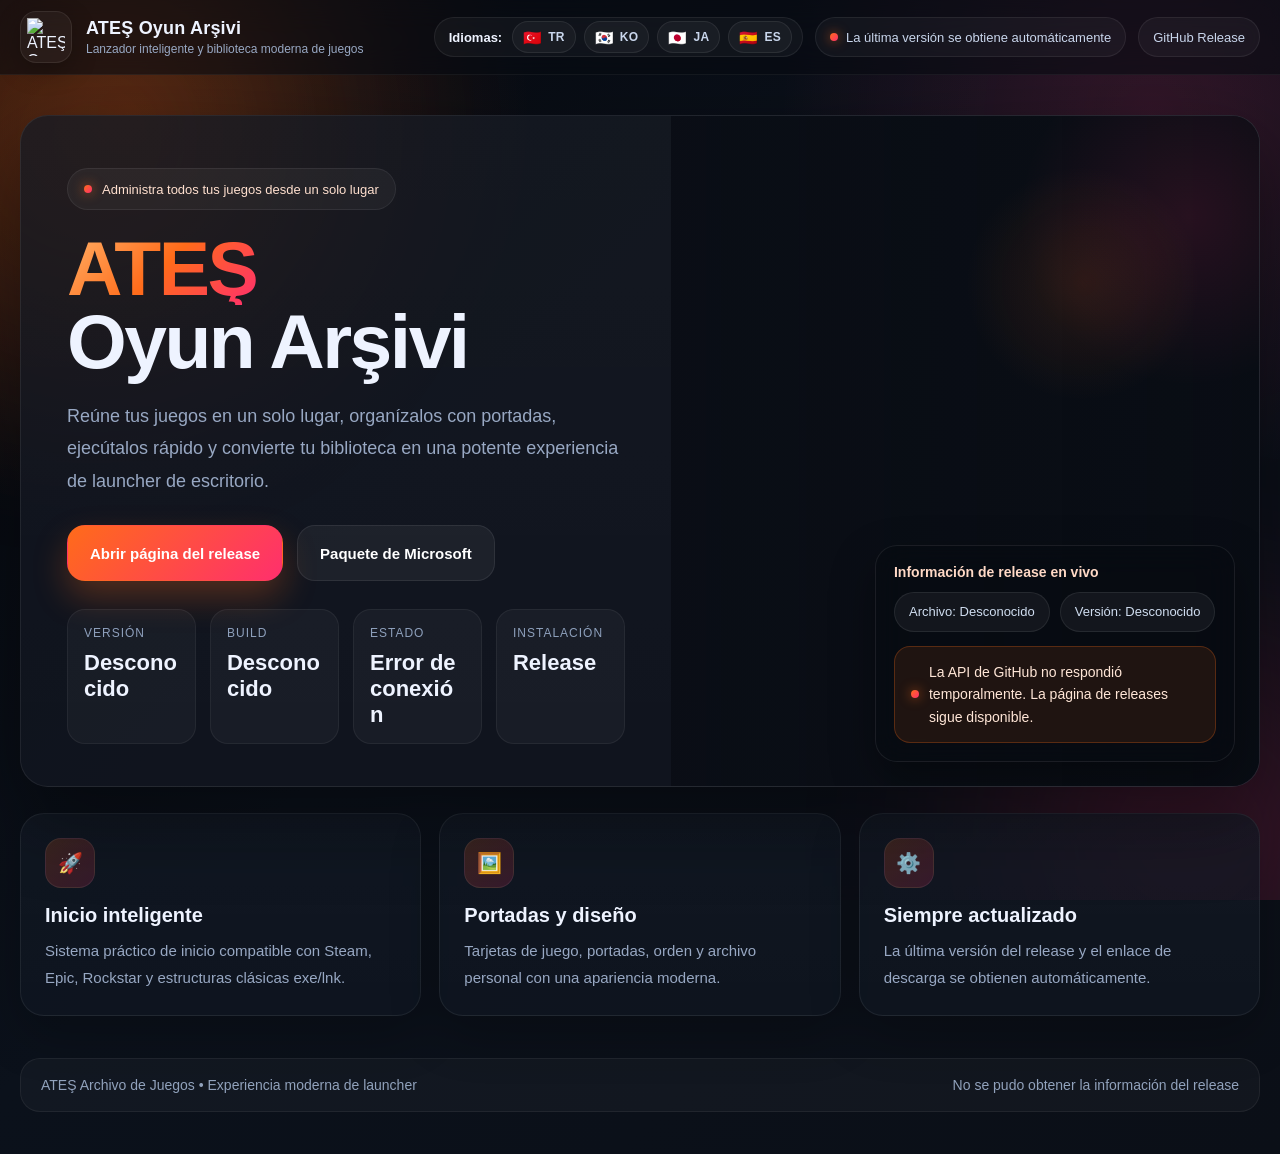
==== es/index.html @ 3a9e99a6 "Update index.html" ====
<!DOCTYPE html>
<html lang="es">
<head>
  <meta charset="UTF-8" />
<meta name="viewport" content="width=device-width, initial-scale=1.0" />
<meta name="theme-color" content="#ff6b1a">

<title>Descargar launcher de juegos gratis – ATEŞ Archivo de Juegos | Steam, Epic y Rockstar en uno</title>

<meta name="description" content="Reúne Steam, Epic, Rockstar y todos tus juegos en un solo lugar con ATEŞ Archivo de Juegos. Descarga el launcher gratis y ábrelo rápido.">
<meta name="keywords" content="ATEŞ Oyun Arşivi, game launcher, free game launcher, Steam, Epic, Rockstar">
<meta name="author" content="ATEŞ Oyun Arşivi">
<meta name="robots" content="index, follow, max-image-preview:large">

<link rel="canonical" href="https://dates1905.github.io/atesoyunarsivi/es/">
<link rel="alternate" hreflang="tr" href="https://dates1905.github.io/atesoyunarsivi/">
<link rel="alternate" hreflang="ko" href="https://dates1905.github.io/atesoyunarsivi/ko/">
<link rel="alternate" hreflang="ja" href="https://dates1905.github.io/atesoyunarsivi/ja/">
<link rel="alternate" hreflang="es" href="https://dates1905.github.io/atesoyunarsivi/es/">
<link rel="alternate" hreflang="x-default" href="https://dates1905.github.io/atesoyunarsivi/">

<!-- Favicon -->
<link rel="icon" href="https://dates1905.github.io/atesoyunarsivi/favicon.ico" sizes="any">
<link rel="icon" type="image/png" sizes="48x48" href="https://dates1905.github.io/atesoyunarsivi/favicon-48x48.png">
<link rel="apple-touch-icon" href="https://dates1905.github.io/atesoyunarsivi/apple-touch-icon.png">

<!-- Open Graph -->
<meta property="og:locale" content="es_ES">
<meta property="og:type" content="website">
<meta property="og:site_name" content="ATEŞ Oyun Arşivi">
<meta property="og:title" content="Descargar launcher de juegos gratis – ATEŞ Archivo de Juegos">
<meta property="og:description" content="Reúne Steam, Epic, Rockstar y todos tus juegos en un solo lugar con ATEŞ Archivo de Juegos. Descarga el launcher gratis y ábrelo rápido.">
<meta property="og:url" content="https://dates1905.github.io/atesoyunarsivi/">
<meta property="og:image" content="https://dates1905.github.io/atesoyunarsivi/logo.png">
<meta property="og:image:width" content="512">
<meta property="og:image:height" content="512">

<!-- Twitter -->
<meta name="twitter:card" content="summary_large_image">
<meta name="twitter:title" content="Descargar launcher de juegos gratis – ATEŞ Archivo de Juegos">
<meta name="twitter:description" content="Reúne Steam, Epic, Rockstar y todos tus juegos en un solo lugar con ATEŞ Archivo de Juegos. Descarga el launcher gratis y ábrelo rápido.">
<meta name="twitter:image" content="https://dates1905.github.io/atesoyunarsivi/logo.png">

<!-- Site name + organization -->
<script type="application/ld+json">
{
  "@context": "https://schema.org",
  "@graph": [
    {
      "@type": "WebSite",
      "@id": "https://dates1905.github.io/atesoyunarsivi/#website",
      "url": "https://dates1905.github.io/atesoyunarsivi/",
      "name": "ATEŞ Oyun Arşivi",
      "alternateName": ["ATES Oyun Arsivi", "ATEŞ Launcher"],
      "inLanguage": "es-ES"
    },
    {
      "@type": "Organization",
      "@id": "https://dates1905.github.io/atesoyunarsivi/#organization",
      "name": "ATEŞ Oyun Arşivi",
      "url": "https://dates1905.github.io/atesoyunarsivi/",
      "logo": {
        "@type": "ImageObject",
        "url": "https://dates1905.github.io/atesoyunarsivi/logo.png"
      },
      "image": "https://dates1905.github.io/atesoyunarsivi/logo.png"
    }
  ]
}
</script>

<link rel="stylesheet" href="style.css" />

  <style>
    * { box-sizing: border-box; }

    :root {
      --bg: #070b12;
      --bg-soft: #0c1220;
      --card: rgba(14, 19, 32, 0.82);
      --line: rgba(255,255,255,0.09);
      --text: #eef3ff;
      --muted: #98a8c3;
      --accent: #ff6b1a;
      --accent-2: #ff2f6d;
      --green: #1fc97a;
      --shadow: 0 30px 80px rgba(0,0,0,0.42);
      --radius-xl: 28px;
      --radius-lg: 20px;
      --max: 1240px;
    }

    html, body {
      margin: 0;
      padding: 0;
      min-height: 100%;
      background:
        radial-gradient(circle at 10% 10%, rgba(255,107,26,0.18), transparent 26%),
        radial-gradient(circle at 90% 10%, rgba(255,47,109,0.16), transparent 24%),
        linear-gradient(135deg, #05070c 0%, #0b111b 45%, #0b0f17 100%);
      color: var(--text);
      font-family: Inter, Arial, Helvetica, sans-serif;
      overflow-x: hidden;
    }

    a { color: inherit; text-decoration: none; }

    .bg-blur {
      position: fixed;
      inset: 0;
      pointer-events: none;
      overflow: hidden;
      z-index: 0;
    }

    .bg-blur::before,
    .bg-blur::after {
      content: "";
      position: absolute;
      border-radius: 50%;
      filter: blur(110px);
      opacity: 0.2;
      animation: floatBlob 12s ease-in-out infinite;
    }

    .bg-blur::before {
      width: 34vw;
      height: 34vw;
      left: -10vw;
      top: -6vw;
      background: #ff6b1a;
    }

    .bg-blur::after {
      width: 30vw;
      height: 30vw;
      right: -8vw;
      bottom: -10vw;
      background: #ff2f6d;
      animation-duration: 14s;
    }

    @keyframes floatBlob {
      0%, 100% { transform: translate(0, 0); }
      50% { transform: translate(20px, 24px); }
    }

    .particles {
      position: fixed;
      inset: 0;
      overflow: hidden;
      pointer-events: none;
      z-index: 0;
    }

    .particle {
      position: absolute;
      bottom: -20px;
      width: 4px;
      height: 4px;
      border-radius: 999px;
      background: linear-gradient(135deg, #ff8a3d, #ff2f6d);
      opacity: 0.45;
      animation: rise linear infinite;
    }

    @keyframes rise {
      from {
        transform: translateY(0) scale(1);
        opacity: 0;
      }
      10% { opacity: 0.45; }
      to {
        transform: translateY(-110vh) scale(0.6);
        opacity: 0;
      }
    }

    .wrap {
      position: relative;
      z-index: 1;
      width: 100%;
    }

    .container {
      width: min(var(--max), calc(100% - 32px));
      margin: 0 auto;
    }

    .topbar {
      position: sticky;
      top: 0;
      z-index: 10;
      backdrop-filter: blur(16px);
      background: rgba(7, 11, 18, 0.58);
      border-bottom: 1px solid rgba(255,255,255,0.05);
    }

    .topbar-inner {
      height: 74px;
      display: flex;
      align-items: center;
      justify-content: space-between;
      gap: 16px;
    }

    .brand {
      display: flex;
      align-items: center;
      gap: 14px;
      min-width: 0;
    }

    .brand-logo {
      width: 52px;
      height: 52px;
      border-radius: 16px;
      display: flex;
      align-items: center;
      justify-content: center;
      background: rgba(255,255,255,0.04);
      border: 1px solid rgba(255,255,255,0.08);
      box-shadow: 0 8px 24px rgba(0,0,0,0.25);
      overflow: hidden;
      padding: 6px;
    }

    .brand-logo img {
      width: 100%;
      height: 100%;
      object-fit: contain;
      display: block;
    }

    .brand-title {
      font-size: 18px;
      font-weight: 800;
      letter-spacing: 0.2px;
      white-space: nowrap;
    }

    .brand-sub {
      font-size: 12px;
      color: var(--muted);
      margin-top: 3px;
      white-space: nowrap;
    }

    .nav-actions {
      display: flex;
      align-items: center;
      gap: 12px;
      flex-wrap: wrap;
      justify-content: flex-end;
    }

    .mini-badge {
      min-height: 40px;
      padding: 0 14px;
      display: inline-flex;
      align-items: center;
      border-radius: 999px;
      background: rgba(255,255,255,0.04);
      border: 1px solid rgba(255,255,255,0.07);
      color: #c9d6ec;
      font-size: 13px;
      gap: 8px;
    }

    .dot {
      width: 8px;
      height: 8px;
      border-radius: 999px;
      background: linear-gradient(135deg, var(--accent), var(--accent-2));
      box-shadow: 0 0 12px rgba(255,107,26,0.7);
      flex: 0 0 auto;
    }

    .hero {
      padding: 40px 0 26px;
    }

    .hero-card {
      position: relative;
      overflow: hidden;
      border-radius: var(--radius-xl);
      background:
        linear-gradient(180deg, rgba(255,255,255,0.03), rgba(255,255,255,0.015)),
        rgba(13, 17, 27, 0.78);
      border: 1px solid rgba(255,255,255,0.07);
      box-shadow: var(--shadow);
    }

    .hero-grid {
      display: grid;
      grid-template-columns: 1.05fr 0.95fr;
      min-height: 650px;
    }

    .hero-left {
      padding: 52px 46px 42px;
      display: flex;
      flex-direction: column;
      justify-content: center;
    }

    .eyebrow {
      display: inline-flex;
      align-items: center;
      gap: 10px;
      width: fit-content;
      min-height: 42px;
      padding: 0 16px;
      border-radius: 999px;
      background: rgba(255,255,255,0.045);
      border: 1px solid rgba(255,255,255,0.07);
      color: #ffe0cf;
      font-size: 13px;
      margin-bottom: 22px;
    }

    .hero-title {
      margin: 0;
      font-size: clamp(42px, 6vw, 78px);
      line-height: 0.95;
      letter-spacing: -2.5px;
      font-weight: 900;
    }

    .hero-title .accent {
      background: linear-gradient(135deg, #ffb167, #ff6b1a, #ff2f6d);
      -webkit-background-clip: text;
      background-clip: text;
      color: transparent;
      display: inline-block;
    }

    .hero-desc {
      margin: 22px 0 28px;
      max-width: 700px;
      color: var(--muted);
      font-size: 18px;
      line-height: 1.8;
    }

    .hero-actions {
      display: flex;
      gap: 14px;
      flex-wrap: wrap;
      margin-bottom: 28px;
    }

    .btn {
      min-height: 56px;
      padding: 0 22px;
      border-radius: 18px;
      display: inline-flex;
      align-items: center;
      justify-content: center;
      gap: 10px;
      font-weight: 800;
      font-size: 15px;
      border: 1px solid transparent;
      transition: transform .18s ease, box-shadow .18s ease, background .18s ease, border-color .18s ease;
    }

    .btn:hover { transform: translateY(-2px); }

    .btn-primary {
      background: linear-gradient(135deg, var(--accent), var(--accent-2));
      color: #fff;
      box-shadow: 0 16px 34px rgba(255, 107, 26, 0.28);
    }

    .btn-secondary {
      background: rgba(255,255,255,0.05);
      color: #fff;
      border-color: rgba(255,255,255,0.08);
    }

    .stats {
      display: grid;
      grid-template-columns: repeat(4, minmax(0, 1fr));
      gap: 14px;
    }

    .stat {
      padding: 16px 16px 15px;
      border-radius: 18px;
      background: rgba(255,255,255,0.035);
      border: 1px solid rgba(255,255,255,0.06);
      min-height: 94px;
    }

    .stat-label {
      font-size: 12px;
      text-transform: uppercase;
      letter-spacing: 1px;
      color: #8ea0bc;
      margin-bottom: 10px;
    }

    .stat-value {
      font-size: 22px;
      font-weight: 800;
      word-break: break-word;
    }

   .hero-right {
  position: relative;
  min-height: 650px;
  background:
    linear-gradient(90deg, rgba(7,11,18,0.3), rgba(7,11,18,0.6)),
    url("launcher.jpg?v=3") center center no-repeat;
  background-size: contain;
  background-color: #0b0f17;
}

    @media (max-width: 768px) {
  .hero-right {
    background-size: contain;
    min-height: 300px;
  }
}

    .hero-right::before {
      content: "";
      position: absolute;
      inset: 0;
      background:
        radial-gradient(circle at 70% 25%, rgba(255,107,26,0.12), transparent 18%),
        radial-gradient(circle at 88% 15%, rgba(255,47,109,0.12), transparent 22%);
    }

    .floating-panel {
      position: absolute;
      right: 24px;
      bottom: 24px;
      width: min(360px, calc(100% - 48px));
      padding: 18px;
      border-radius: 22px;
      background: rgba(7, 11, 18, 0.76);
      border: 1px solid rgba(255,255,255,0.08);
      backdrop-filter: blur(16px);
      box-shadow: 0 18px 44px rgba(0,0,0,0.34);
    }

    .floating-title {
      font-size: 14px;
      color: #ffd9c6;
      margin-bottom: 12px;
      font-weight: 700;
    }

    .file-row {
      display: flex;
      gap: 10px;
      flex-wrap: wrap;
    }

    .pill {
      min-height: 40px;
      padding: 0 14px;
      display: inline-flex;
      align-items: center;
      border-radius: 999px;
      background: rgba(255,255,255,0.05);
      border: 1px solid rgba(255,255,255,0.08);
      color: #d0ddf0;
      font-size: 13px;
      max-width: 100%;
      overflow: hidden;
      text-overflow: ellipsis;
      white-space: nowrap;
    }

    .status-box {
      margin-top: 14px;
      min-height: 58px;
      border-radius: 16px;
      padding: 14px 16px;
      display: flex;
      align-items: center;
      gap: 10px;
      font-size: 14px;
      line-height: 1.6;
      border: 1px solid rgba(255,255,255,0.08);
      background: rgba(255,255,255,0.04);
      color: #dce6f5;
    }

    .status-box.ok {
      background: rgba(31, 201, 122, 0.11);
      border-color: rgba(31, 201, 122, 0.34);
      color: #dbffec;
    }

    .status-box.warn {
      background: rgba(255, 107, 26, 0.10);
      border-color: rgba(255, 107, 26, 0.26);
      color: #ffe6d7;
    }

    .spinner {
      width: 16px;
      height: 16px;
      border-radius: 999px;
      border: 2px solid rgba(255,255,255,0.24);
      border-top-color: #fff;
      animation: spin .9s linear infinite;
      flex: 0 0 auto;
    }

    @keyframes spin { to { transform: rotate(360deg); } }

    .section { padding: 0 0 34px; }

    .section-grid {
      display: grid;
      grid-template-columns: repeat(3, minmax(0, 1fr));
      gap: 18px;
    }

    .feature-card {
      border-radius: 24px;
      padding: 24px;
      background:
        linear-gradient(180deg, rgba(255,255,255,0.025), rgba(255,255,255,0.01)),
        rgba(12,18,30,0.72);
      border: 1px solid rgba(255,255,255,0.07);
      box-shadow: 0 18px 50px rgba(0,0,0,0.24);
    }

    .feature-icon {
      width: 50px;
      height: 50px;
      border-radius: 16px;
      display: grid;
      place-items: center;
      font-size: 20px;
      background: linear-gradient(135deg, rgba(255,107,26,0.18), rgba(255,47,109,0.16));
      border: 1px solid rgba(255,255,255,0.07);
      margin-bottom: 16px;
    }

    .feature-title {
      margin: 0 0 10px;
      font-size: 20px;
      font-weight: 800;
    }

    .feature-desc {
      margin: 0;
      color: var(--muted);
      font-size: 15px;
      line-height: 1.8;
    }

    .footer {
      padding: 8px 0 42px;
      color: #91a2bc;
      font-size: 14px;
    }

    .footer-box {
      border-radius: 20px;
      padding: 18px 20px;
      background: rgba(255,255,255,0.03);
      border: 1px solid rgba(255,255,255,0.06);
      display: flex;
      justify-content: space-between;
      gap: 16px;
      flex-wrap: wrap;
    }

    @media (max-width: 1120px) {
      .hero-grid { grid-template-columns: 1fr; }
      .hero-right { min-height: 420px; order: -1; }
      .hero-left { padding: 34px 24px 26px; }
      .stats { grid-template-columns: repeat(2, minmax(0, 1fr)); }
      .section-grid { grid-template-columns: 1fr; }
    }

    
    .language-badge {
      gap: 10px;
      padding-right: 10px;
      flex-wrap: wrap;
    }

    .lang-label {
      font-weight: 700;
      color: #eef3ff;
      white-space: nowrap;
    }

    .lang-links {
      display: inline-flex;
      align-items: center;
      gap: 8px;
      flex-wrap: wrap;
    }

    .lang-item {
      min-height: 32px;
      padding: 0 10px;
      border-radius: 999px;
      display: inline-flex;
      align-items: center;
      gap: 6px;
      background: rgba(255,255,255,0.04);
      border: 1px solid rgba(255,255,255,0.08);
      transition: transform .18s ease, border-color .18s ease, background .18s ease;
      font-size: 12px;
      font-weight: 700;
    }

    .lang-item:hover {
      transform: translateY(-1px);
      border-color: rgba(255,255,255,0.18);
      background: rgba(255,255,255,0.08);
    }

    .lang-item.active {
      background: linear-gradient(135deg, rgba(255,107,26,0.22), rgba(255,47,109,0.18));
      border-color: rgba(255,107,26,0.5);
    }

    .flag {
      font-size: 15px;
      line-height: 1;
    }

    .lang-text {
      letter-spacing: 0.3px;
    }


    @media (max-width: 700px) {
      .container { width: min(var(--max), calc(100% - 20px)); }
      .topbar-inner {
        height: auto;
        padding: 14px 0;
        align-items: flex-start;
        flex-direction: column;
      }
      .hero { padding-top: 18px; }
      .hero-title { letter-spacing: -1.4px; }
      .hero-desc { font-size: 16px; }
      .hero-actions { flex-direction: column; }
      .btn { width: 100%; }
      .stats { grid-template-columns: 1fr; }
      .hero-right { min-height: 320px; }
      .floating-panel {
        right: 14px;
        bottom: 14px;
        width: calc(100% - 28px);
      }
    }
  </style>
</head>
<body>

  <div style="position:absolute; left:-9999px;">
  <h1>ATEŞ Oyun Arşivi – Ücretsiz Oyun Launcher</h1>
  <h2>Steam, Epic ve tüm oyunlarını tek yerden başlat</h2>
</div>

  <div class="bg-blur"></div>
  <div class="particles" id="particles"></div>

  <div class="wrap">
    <header class="topbar">
      <div class="container topbar-inner">
        <div class="brand">
  <div class="brand-logo">
    <img src="logo.png?v=4" alt="ATEŞ Oyun Arşivi logo" />
  </div>
          <div>
            <div class="brand-title">ATEŞ Oyun Arşivi</div>
            <div class="brand-sub">Lanzador inteligente y biblioteca moderna de juegos</div>
          </div>
        </div>

        <div class="nav-actions">
        <div class="mini-badge language-badge">
          <span class="lang-label">Idiomas:</span>
          <div class="lang-links">
            <a class="lang-item" href="https://dates1905.github.io/atesoyunarsivi/" aria-label="Türkçe">
              <span class="flag">🇹🇷</span><span class="lang-text">TR</span>
            </a>
            <a class="lang-item" href="https://dates1905.github.io/atesoyunarsivi/ko/" aria-label="한국어">
              <span class="flag">🇰🇷</span><span class="lang-text">KO</span>
            </a>
            <a class="lang-item" href="https://dates1905.github.io/atesoyunarsivi/ja/" aria-label="日本語">
              <span class="flag">🇯🇵</span><span class="lang-text">JA</span>
            </a>
            <a class="lang-item" class="lang-item active" href="https://dates1905.github.io/atesoyunarsivi/es/" aria-label="Español">
              <span class="flag">🇪🇸</span><span class="lang-text">ES</span>
            </a>
          </div>
        </div>
          <div class="mini-badge">
            <span class="dot"></span>
            La última versión se obtiene automáticamente
          </div>
          <a class="mini-badge" href="https://github.com/dates1905/atesoyunarsivi/releases" target="_blank" rel="noopener noreferrer">
            GitHub Release
          </a>
        </div>
      </div>
    </header>

    <main>
      <section class="hero">
        <div class="container">
          <div class="hero-card">
            <div class="hero-grid">
              <div class="hero-left">
                <div class="eyebrow">
                  <span class="dot"></span>
                  Administra todos tus juegos desde un solo lugar
                </div>

<div class="hero-title">
  <span class="accent">ATEŞ</span><br />
  Oyun Arşivi
</div>
                
                <p class="hero-desc">
                  Reúne tus juegos en un solo lugar, organízalos con portadas, ejecútalos rápido y convierte tu biblioteca en una potente experiencia de launcher de escritorio.
                </p>

                <div class="hero-actions">
                  <a
                    id="downloadBtn"
                    class="btn btn-primary"
                    href="https://github.com/dates1905/atesoyunarsivi/releases"
                    target="_blank"
                    rel="noopener noreferrer"
                  >
                    Descargar instalador
                  </a>

                  <a
                    id="appxBtn"
                    class="btn btn-secondary"
                    href="https://github.com/dates1905/atesoyunarsivi/releases/download/v1.0.17/ATES_OYUN_ARSIVI_1.0.17.appx"
                    target="_blank"
                    rel="noopener noreferrer"
                  >
                    Paquete de Microsoft (.appx)
                  </a>
                </div>

                

                <div class="stats">
                  <div class="stat">
                    <div class="stat-label">Versión</div>
                    <div class="stat-value" id="versionText">Cargando...</div>
                  </div>

                  <div class="stat">
                    <div class="stat-label">Build</div>
                    <div class="stat-value" id="buildDate">Cargando...</div>
                  </div>

                  <div class="stat">
                    <div class="stat-label">Estado</div>
                    <div class="stat-value" id="releaseStatus">Comprobando...</div>
                  </div>

                  <div class="stat">
                    <div class="stat-label">Instalación</div>
                    <div class="stat-value" id="fileType">.exe</div>
                  </div>
                </div>
              </div>

              <div class="hero-right">
                <div class="floating-panel">
                  <div class="floating-title">Información de release en vivo</div>
                  <div class="file-row">
                    <div class="pill" id="fileName">Archivo: cargando...</div>
                    <div class="pill" id="versionBadge">Versión: cargando...</div>
                  </div>
                  <div class="status-box warn" id="statusBox">
                    <div class="spinner"></div>
                    <span>Obteniendo la información del último release desde GitHub...</span>
                  </div>
                </div>
              </div>
            </div>
          </div>
        </div>
      </section>

      <section class="section">
        <div class="container">
          <div class="section-grid">
            <div class="feature-card">
              <div class="feature-icon">🚀</div>
              <h3 class="feature-title">Inicio inteligente</h3>
              <p class="feature-desc">Sistema práctico de inicio compatible con Steam, Epic, Rockstar y estructuras clásicas exe/lnk.</p>
            </div>

            <div class="feature-card">
              <div class="feature-icon">🖼️</div>
              <h3 class="feature-title">Portadas y diseño</h3>
              <p class="feature-desc">Tarjetas de juego, portadas, orden y archivo personal con una apariencia moderna.</p>
            </div>

            <div class="feature-card">
              <div class="feature-icon">⚙️</div>
              <h3 class="feature-title">Siempre actualizado</h3>
              <p class="feature-desc">La última versión del release y el enlace de descarga se obtienen automáticamente.</p>
            </div>
          </div>
        </div>
      </section>
    </main>

    <footer class="footer">
      <div class="container">
        <div class="footer-box">
          <div>ATEŞ Archivo de Juegos • Experiencia moderna de launcher</div>
          <div id="footerVersion">Sürüm bilgisi yükleniyor...</div>
        </div>
      </div>
    </footer>
  </div>

  <script>
    const RELEASE_API_URL = "https://api.github.com/repos/dates1905/atesoyunarsivi/releases/latest";
    const RELEASES_PAGE_URL = "https://github.com/dates1905/atesoyunarsivi/releases";

    function byId(id) {
      return document.getElementById(id);
    }

    function setStatus(message, type = "warn", loading = false) {
      const box = byId("statusBox");
      if (!box) return;
      box.className = "status-box " + type;
      box.innerHTML = (
        loading
          ? '<div class="spinner"></div>'
          : '<span class="dot"></span>'
      ) + '<span>' + message + '</span>';
    }

    function formatDate(dateStr) {
      if (!dateStr) return "Desconocido";
      const d = new Date(dateStr);
      if (Number.isNaN(d.getTime())) return "Desconocido";
      const day = String(d.getDate()).padStart(2, "0");
      const month = String(d.getMonth() + 1).padStart(2, "0");
      const year = d.getFullYear();
      return day + "." + month + "." + year;
    }

    function pickExeAsset(assets) {
      if (!Array.isArray(assets)) return null;
      for (const asset of assets) {
        if (/\.exe$/i.test(asset.name || "")) return asset;
      }
      return null;
    }

    function pickAppxAsset(assets) {
      if (!Array.isArray(assets)) return null;
      for (const asset of assets) {
        if (/\.appx$/i.test(asset.name || "")) return asset;
      }
      return null;
    }

    function createParticles() {
      const wrap = byId("particles");
      if (!wrap) return;
      wrap.innerHTML = "";
      const count = window.innerWidth < 768 ? 20 : 36;

      for (let i = 0; i < count; i++) {
        const p = document.createElement("span");
        p.className = "particle";
        p.style.left = (Math.random() * 100) + "vw";
        const size = 2 + Math.random() * 4;
        p.style.width = size + "px";
        p.style.height = size + "px";
        p.style.animationDuration = (7 + Math.random() * 9) + "s";
        p.style.animationDelay = (Math.random() * 8) + "s";
        p.style.opacity = 0.16 + Math.random() * 0.38;
        wrap.appendChild(p);
      }
    }

    async function loadLatestRelease() {
      try {
        setStatus("Obteniendo la información del último release desde GitHub...", "warn", true);

        const response = await fetch(RELEASE_API_URL, {
          method: "GET",
          headers: { "Accept": "application/vnd.github+json" },
          cache: "no-store"
        });

        if (!response.ok) {
          throw new Error("GitHub API hatası: " + response.status);
        }

        const release = await response.json();
        const version = release.tag_name || release.name || "Desconocido";
        const buildDate = formatDate(release.published_at);
        const exeAsset = pickExeAsset(release.assets || []);
        const appxAsset = pickAppxAsset(release.assets || []);
        const downloadUrl = exeAsset ? exeAsset.browser_download_url : (release.html_url || RELEASES_PAGE_URL);
        const fileName = exeAsset ? exeAsset.name : "No se encontró .exe descargable";

        if (byId("versionText")) byId("versionText").textContent = version;
        if (byId("buildDate")) byId("buildDate").textContent = buildDate;
        if (byId("releaseStatus")) byId("releaseStatus").textContent = release.prerelease ? "Prelanzamiento" : "Publicado";
        if (byId("fileType")) byId("fileType").textContent = exeAsset ? ".exe" : "Release";
        if (byId("fileName")) byId("fileName").textContent = "Archivo: " + fileName;
        if (byId("versionBadge")) byId("versionBadge").textContent = "Versión: " + version;
        if (byId("footerVersion")) byId("footerVersion").textContent = "Versión en vivo: " + version;

        const downloadBtn = byId("downloadBtn");
        if (downloadBtn) {
          downloadBtn.href = downloadUrl;
          downloadBtn.textContent = exeAsset ? "Descargar instalador" : "Abrir página del release";
        }

        const appxBtn = byId("appxBtn");
        if (appxBtn) {
          appxBtn.href = appxAsset ? appxAsset.browser_download_url : RELEASES_PAGE_URL;
          appxBtn.textContent = appxAsset ? "Paquete de Microsoft (.appx)" : "Paquete de Microsoft";
        }

        setStatus(
          exeAsset
            ? "La última versión se cargó correctamente: " + version
            : "Se encontró el release, pero no se pudo seleccionar el .exe descargable.",
          exeAsset ? "ok" : "warn",
          false
        );
      } catch (error) {
        console.error("Release yüklenemedi:", error);

        if (byId("versionText")) byId("versionText").textContent = "Desconocido";
        if (byId("buildDate")) byId("buildDate").textContent = "Desconocido";
        if (byId("releaseStatus")) byId("releaseStatus").textContent = "Error de conexión";
        if (byId("fileType")) byId("fileType").textContent = "Release";
        if (byId("fileName")) byId("fileName").textContent = "Archivo: Desconocido";
        if (byId("versionBadge")) byId("versionBadge").textContent = "Versión: Desconocido";
        if (byId("footerVersion")) byId("footerVersion").textContent = "No se pudo obtener la información del release";

        const downloadBtn = byId("downloadBtn");
        if (downloadBtn) {
          downloadBtn.href = RELEASES_PAGE_URL;
          downloadBtn.textContent = "Abrir página del release";
        }

        const appxBtn = byId("appxBtn");
        if (appxBtn) {
          appxBtn.href = RELEASES_PAGE_URL;
          appxBtn.textContent = "Paquete de Microsoft";
        }

        setStatus("La API de GitHub no respondió temporalmente. La página de releases sigue disponible.", "warn", false);
      }
    }

    window.addEventListener("load", function () {
      createParticles();
      loadLatestRelease();
    });
  </script>
</body>
</html>
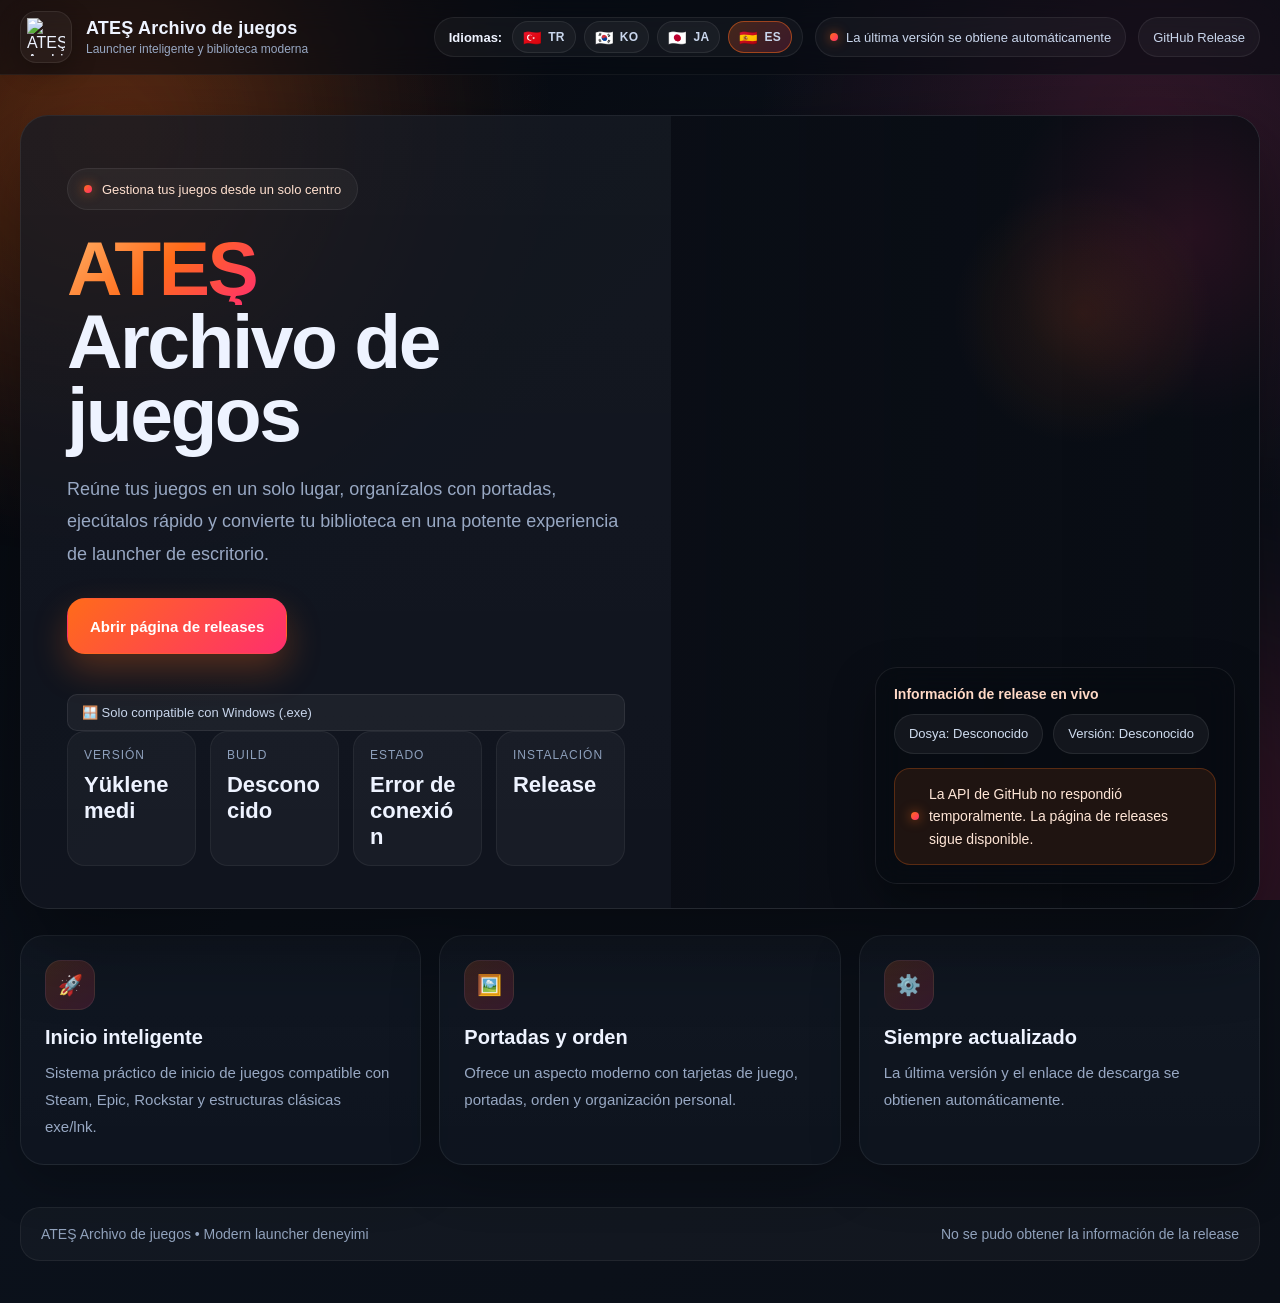
==== commit d9c57451: "Update index.html" ====
--- a/es/index.html
+++ b/es/index.html
@@ -5,11 +5,11 @@
 <meta name="viewport" content="width=device-width, initial-scale=1.0" />
 <meta name="theme-color" content="#ff6b1a">
 
-<title>Descargar launcher de juegos gratis – ATEŞ Archivo de Juegos | Steam, Epic y Rockstar en uno</title>
-
-<meta name="description" content="Reúne Steam, Epic, Rockstar y todos tus juegos en un solo lugar con ATEŞ Archivo de Juegos. Descarga el launcher gratis y ábrelo rápido.">
-<meta name="keywords" content="ATEŞ Oyun Arşivi, game launcher, free game launcher, Steam, Epic, Rockstar">
-<meta name="author" content="ATEŞ Oyun Arşivi">
+<title>Descargar launcher de juegos gratis – ATEŞ Archivo de juegos | Steam, Epic y Rockstar en un solo lugar</title>
+
+<meta name="description" content="Reúne tus juegos de Steam, Epic y Rockstar en un solo lugar con ATEŞ Archivo de juegos. Descarga gratis el launcher y ejecútalos rápido.">
+<meta name="keywords" content="ATEŞ Archivo de juegos, game launcher, free game launcher, Steam, Epic, Rockstar">
+<meta name="author" content="ATEŞ Archivo de juegos">
 <meta name="robots" content="index, follow, max-image-preview:large">
 
 <link rel="canonical" href="https://dates1905.github.io/atesoyunarsivi/es/">
@@ -27,9 +27,9 @@
 <!-- Open Graph -->
 <meta property="og:locale" content="es_ES">
 <meta property="og:type" content="website">
-<meta property="og:site_name" content="ATEŞ Oyun Arşivi">
-<meta property="og:title" content="Descargar launcher de juegos gratis – ATEŞ Archivo de Juegos">
-<meta property="og:description" content="Reúne Steam, Epic, Rockstar y todos tus juegos en un solo lugar con ATEŞ Archivo de Juegos. Descarga el launcher gratis y ábrelo rápido.">
+<meta property="og:site_name" content="ATEŞ Archivo de juegos">
+<meta property="og:title" content="ATEŞ Archivo de juegos – Launcher de juegos gratis">
+<meta property="og:description" content="Reúne tus juegos de Steam, Epic y Rockstar en un solo lugar. Launcher rápido, moderno y gratuito.">
 <meta property="og:url" content="https://dates1905.github.io/atesoyunarsivi/">
 <meta property="og:image" content="https://dates1905.github.io/atesoyunarsivi/logo.png">
 <meta property="og:image:width" content="512">
@@ -37,8 +37,8 @@
 
 <!-- Twitter -->
 <meta name="twitter:card" content="summary_large_image">
-<meta name="twitter:title" content="Descargar launcher de juegos gratis – ATEŞ Archivo de Juegos">
-<meta name="twitter:description" content="Reúne Steam, Epic, Rockstar y todos tus juegos en un solo lugar con ATEŞ Archivo de Juegos. Descarga el launcher gratis y ábrelo rápido.">
+<meta name="twitter:title" content="ATEŞ Archivo de juegos – Launcher de juegos gratis">
+<meta name="twitter:description" content="Reúne tus juegos de Steam, Epic y Rockstar en un solo lugar. Launcher rápido, moderno y gratuito.">
 <meta name="twitter:image" content="https://dates1905.github.io/atesoyunarsivi/logo.png">
 
 <!-- Site name + organization -->
@@ -50,14 +50,14 @@
       "@type": "WebSite",
       "@id": "https://dates1905.github.io/atesoyunarsivi/#website",
       "url": "https://dates1905.github.io/atesoyunarsivi/",
-      "name": "ATEŞ Oyun Arşivi",
+      "name": "ATEŞ Archivo de juegos",
       "alternateName": ["ATES Oyun Arsivi", "ATEŞ Launcher"],
       "inLanguage": "es-ES"
     },
     {
       "@type": "Organization",
       "@id": "https://dates1905.github.io/atesoyunarsivi/#organization",
-      "name": "ATEŞ Oyun Arşivi",
+      "name": "ATEŞ Archivo de juegos",
       "url": "https://dates1905.github.io/atesoyunarsivi/",
       "logo": {
         "@type": "ImageObject",
@@ -662,8 +662,8 @@
 <body>
 
   <div style="position:absolute; left:-9999px;">
-  <h1>ATEŞ Oyun Arşivi – Ücretsiz Oyun Launcher</h1>
-  <h2>Steam, Epic ve tüm oyunlarını tek yerden başlat</h2>
+  <h1>ATEŞ Archivo de juegos – Launcher de juegos gratis</h1>
+  <h2>Inicia Steam, Epic y todos tus juegos desde un solo lugar</h2>
 </div>
 
   <div class="bg-blur"></div>
@@ -674,11 +674,11 @@
       <div class="container topbar-inner">
         <div class="brand">
   <div class="brand-logo">
-    <img src="logo.png?v=4" alt="ATEŞ Oyun Arşivi logo" />
+    <img src="logo.png?v=4" alt="ATEŞ Archivo de juegos logo" />
   </div>
           <div>
-            <div class="brand-title">ATEŞ Oyun Arşivi</div>
-            <div class="brand-sub">Lanzador inteligente y biblioteca moderna de juegos</div>
+            <div class="brand-title">ATEŞ Archivo de juegos</div>
+            <div class="brand-sub">Launcher inteligente y biblioteca moderna</div>
           </div>
         </div>
 
@@ -695,7 +695,7 @@
             <a class="lang-item" href="https://dates1905.github.io/atesoyunarsivi/ja/" aria-label="日本語">
               <span class="flag">🇯🇵</span><span class="lang-text">JA</span>
             </a>
-            <a class="lang-item" class="lang-item active" href="https://dates1905.github.io/atesoyunarsivi/es/" aria-label="Español">
+            <a class="lang-item active" href="https://dates1905.github.io/atesoyunarsivi/es/" aria-label="Español">
               <span class="flag">🇪🇸</span><span class="lang-text">ES</span>
             </a>
           </div>
@@ -704,7 +704,7 @@
             <span class="dot"></span>
             La última versión se obtiene automáticamente
           </div>
-          <a class="mini-badge" href="https://github.com/dates1905/atesoyunarsivi/releases" target="_blank" rel="noopener noreferrer">
+          <a class="mini-badge" href="https://github.com/dates1905/ATES-OYUN-ARSIVI/releases" target="_blank" rel="noopener noreferrer">
             GitHub Release
           </a>
         </div>
@@ -719,12 +719,12 @@
               <div class="hero-left">
                 <div class="eyebrow">
                   <span class="dot"></span>
-                  Administra todos tus juegos desde un solo lugar
+                  Gestiona tus juegos desde un solo centro
                 </div>
 
 <div class="hero-title">
   <span class="accent">ATEŞ</span><br />
-  Oyun Arşivi
+  Archivo de juegos
 </div>
                 
                 <p class="hero-desc">
@@ -735,25 +735,26 @@
                   <a
                     id="downloadBtn"
                     class="btn btn-primary"
-                    href="https://github.com/dates1905/atesoyunarsivi/releases"
+                    href="https://github.com/dates1905/ATES-OYUN-ARSIVI/releases"
                     target="_blank"
                     rel="noopener noreferrer"
                   >
                     Descargar instalador
                   </a>
-
-                  <a
-                    id="appxBtn"
-                    class="btn btn-secondary"
-                    href="https://github.com/dates1905/atesoyunarsivi/releases/download/v1.0.17/ATES_OYUN_ARSIVI_1.0.17.appx"
-                    target="_blank"
-                    rel="noopener noreferrer"
-                  >
-                    Paquete de Microsoft (.appx)
-                  </a>
                 </div>
 
-                
+                <div style="
+                  margin-top:12px;
+                  padding:10px 14px;
+                  border-radius:10px;
+                  background:rgba(255,255,255,0.05);
+                  border:1px solid rgba(255,255,255,0.08);
+                  font-size:13px;
+                  color:#c9d6ec;
+                  display:inline-block;
+                ">
+                  🪟 Solo compatible con Windows (.exe)
+                </div>
 
                 <div class="stats">
                   <div class="stat">
@@ -783,11 +784,11 @@
                   <div class="floating-title">Información de release en vivo</div>
                   <div class="file-row">
                     <div class="pill" id="fileName">Archivo: cargando...</div>
-                    <div class="pill" id="versionBadge">Versión: cargando...</div>
+                    <div class="pill" id="versionBadge">Versión: yükleniyor...</div>
                   </div>
                   <div class="status-box warn" id="statusBox">
                     <div class="spinner"></div>
-                    <span>Obteniendo la información del último release desde GitHub...</span>
+                    <span>Obteniendo la información de la última release desde GitHub...</span>
                   </div>
                 </div>
               </div>
@@ -802,19 +803,19 @@
             <div class="feature-card">
               <div class="feature-icon">🚀</div>
               <h3 class="feature-title">Inicio inteligente</h3>
-              <p class="feature-desc">Sistema práctico de inicio compatible con Steam, Epic, Rockstar y estructuras clásicas exe/lnk.</p>
+              <p class="feature-desc">Sistema práctico de inicio de juegos compatible con Steam, Epic, Rockstar y estructuras clásicas exe/lnk.</p>
             </div>
 
             <div class="feature-card">
               <div class="feature-icon">🖼️</div>
-              <h3 class="feature-title">Portadas y diseño</h3>
-              <p class="feature-desc">Tarjetas de juego, portadas, orden y archivo personal con una apariencia moderna.</p>
+              <h3 class="feature-title">Portadas y orden</h3>
+              <p class="feature-desc">Ofrece un aspecto moderno con tarjetas de juego, portadas, orden y organización personal.</p>
             </div>
 
             <div class="feature-card">
               <div class="feature-icon">⚙️</div>
               <h3 class="feature-title">Siempre actualizado</h3>
-              <p class="feature-desc">La última versión del release y el enlace de descarga se obtienen automáticamente.</p>
+              <p class="feature-desc">La última versión y el enlace de descarga se obtienen automáticamente.</p>
             </div>
           </div>
         </div>
@@ -824,16 +825,16 @@
     <footer class="footer">
       <div class="container">
         <div class="footer-box">
-          <div>ATEŞ Archivo de Juegos • Experiencia moderna de launcher</div>
-          <div id="footerVersion">Sürüm bilgisi yükleniyor...</div>
+          <div>ATEŞ Archivo de juegos • Modern launcher deneyimi</div>
+          <div id="footerVersion">Versión bilgisi yükleniyor...</div>
         </div>
       </div>
     </footer>
   </div>
 
   <script>
-    const RELEASE_API_URL = "https://api.github.com/repos/dates1905/atesoyunarsivi/releases/latest";
-    const RELEASES_PAGE_URL = "https://github.com/dates1905/atesoyunarsivi/releases";
+    const RELEASE_API_URL = "https://api.github.com/repos/dates1905/ATES-OYUN-ARSIVI/releases/latest";
+    const RELEASES_PAGE_URL = "https://github.com/dates1905/ATES-OYUN-ARSIVI/releases";
 
     function byId(id) {
       return document.getElementById(id);
@@ -864,14 +865,6 @@
       if (!Array.isArray(assets)) return null;
       for (const asset of assets) {
         if (/\.exe$/i.test(asset.name || "")) return asset;
-      }
-      return null;
-    }
-
-    function pickAppxAsset(assets) {
-      if (!Array.isArray(assets)) return null;
-      for (const asset of assets) {
-        if (/\.appx$/i.test(asset.name || "")) return asset;
       }
       return null;
     }
@@ -898,7 +891,7 @@
 
     async function loadLatestRelease() {
       try {
-        setStatus("Obteniendo la información del último release desde GitHub...", "warn", true);
+        setStatus("Obteniendo la información de la última release desde GitHub...", "warn", true);
 
         const response = await fetch(RELEASE_API_URL, {
           method: "GET",
@@ -914,58 +907,45 @@
         const version = release.tag_name || release.name || "Desconocido";
         const buildDate = formatDate(release.published_at);
         const exeAsset = pickExeAsset(release.assets || []);
-        const appxAsset = pickAppxAsset(release.assets || []);
         const downloadUrl = exeAsset ? exeAsset.browser_download_url : (release.html_url || RELEASES_PAGE_URL);
-        const fileName = exeAsset ? exeAsset.name : "No se encontró .exe descargable";
+        const fileName = exeAsset ? exeAsset.name : "No se encontró un .exe descargable";
 
         if (byId("versionText")) byId("versionText").textContent = version;
         if (byId("buildDate")) byId("buildDate").textContent = buildDate;
-        if (byId("releaseStatus")) byId("releaseStatus").textContent = release.prerelease ? "Prelanzamiento" : "Publicado";
+        if (byId("releaseStatus")) byId("releaseStatus").textContent = release.prerelease ? "Ön Versión" : "Publicado";
         if (byId("fileType")) byId("fileType").textContent = exeAsset ? ".exe" : "Release";
-        if (byId("fileName")) byId("fileName").textContent = "Archivo: " + fileName;
+        if (byId("fileName")) byId("fileName").textContent = "Dosya: " + fileName;
         if (byId("versionBadge")) byId("versionBadge").textContent = "Versión: " + version;
-        if (byId("footerVersion")) byId("footerVersion").textContent = "Versión en vivo: " + version;
+        if (byId("footerVersion")) byId("footerVersion").textContent = "Versión actual: " + version;
 
         const downloadBtn = byId("downloadBtn");
         if (downloadBtn) {
           downloadBtn.href = downloadUrl;
-          downloadBtn.textContent = exeAsset ? "Descargar instalador" : "Abrir página del release";
-        }
-
-        const appxBtn = byId("appxBtn");
-        if (appxBtn) {
-          appxBtn.href = appxAsset ? appxAsset.browser_download_url : RELEASES_PAGE_URL;
-          appxBtn.textContent = appxAsset ? "Paquete de Microsoft (.appx)" : "Paquete de Microsoft";
+          downloadBtn.textContent = exeAsset ? "Descargar instalador" : "Abrir página de releases";
         }
 
         setStatus(
           exeAsset
             ? "La última versión se cargó correctamente: " + version
-            : "Se encontró el release, pero no se pudo seleccionar el .exe descargable.",
+            : "Se encontró la release, pero no se pudo seleccionar el archivo .exe.",
           exeAsset ? "ok" : "warn",
           false
         );
       } catch (error) {
-        console.error("Release yüklenemedi:", error);
-
-        if (byId("versionText")) byId("versionText").textContent = "Desconocido";
+        console.error("No se pudo cargar la release:", error);
+
+        if (byId("versionText")) byId("versionText").textContent = "Yüklenemedi";
         if (byId("buildDate")) byId("buildDate").textContent = "Desconocido";
         if (byId("releaseStatus")) byId("releaseStatus").textContent = "Error de conexión";
         if (byId("fileType")) byId("fileType").textContent = "Release";
-        if (byId("fileName")) byId("fileName").textContent = "Archivo: Desconocido";
+        if (byId("fileName")) byId("fileName").textContent = "Dosya: Desconocido";
         if (byId("versionBadge")) byId("versionBadge").textContent = "Versión: Desconocido";
-        if (byId("footerVersion")) byId("footerVersion").textContent = "No se pudo obtener la información del release";
+        if (byId("footerVersion")) byId("footerVersion").textContent = "No se pudo obtener la información de la release";
 
         const downloadBtn = byId("downloadBtn");
         if (downloadBtn) {
           downloadBtn.href = RELEASES_PAGE_URL;
-          downloadBtn.textContent = "Abrir página del release";
-        }
-
-        const appxBtn = byId("appxBtn");
-        if (appxBtn) {
-          appxBtn.href = RELEASES_PAGE_URL;
-          appxBtn.textContent = "Paquete de Microsoft";
+          downloadBtn.textContent = "Abrir página de releases";
         }
 
         setStatus("La API de GitHub no respondió temporalmente. La página de releases sigue disponible.", "warn", false);
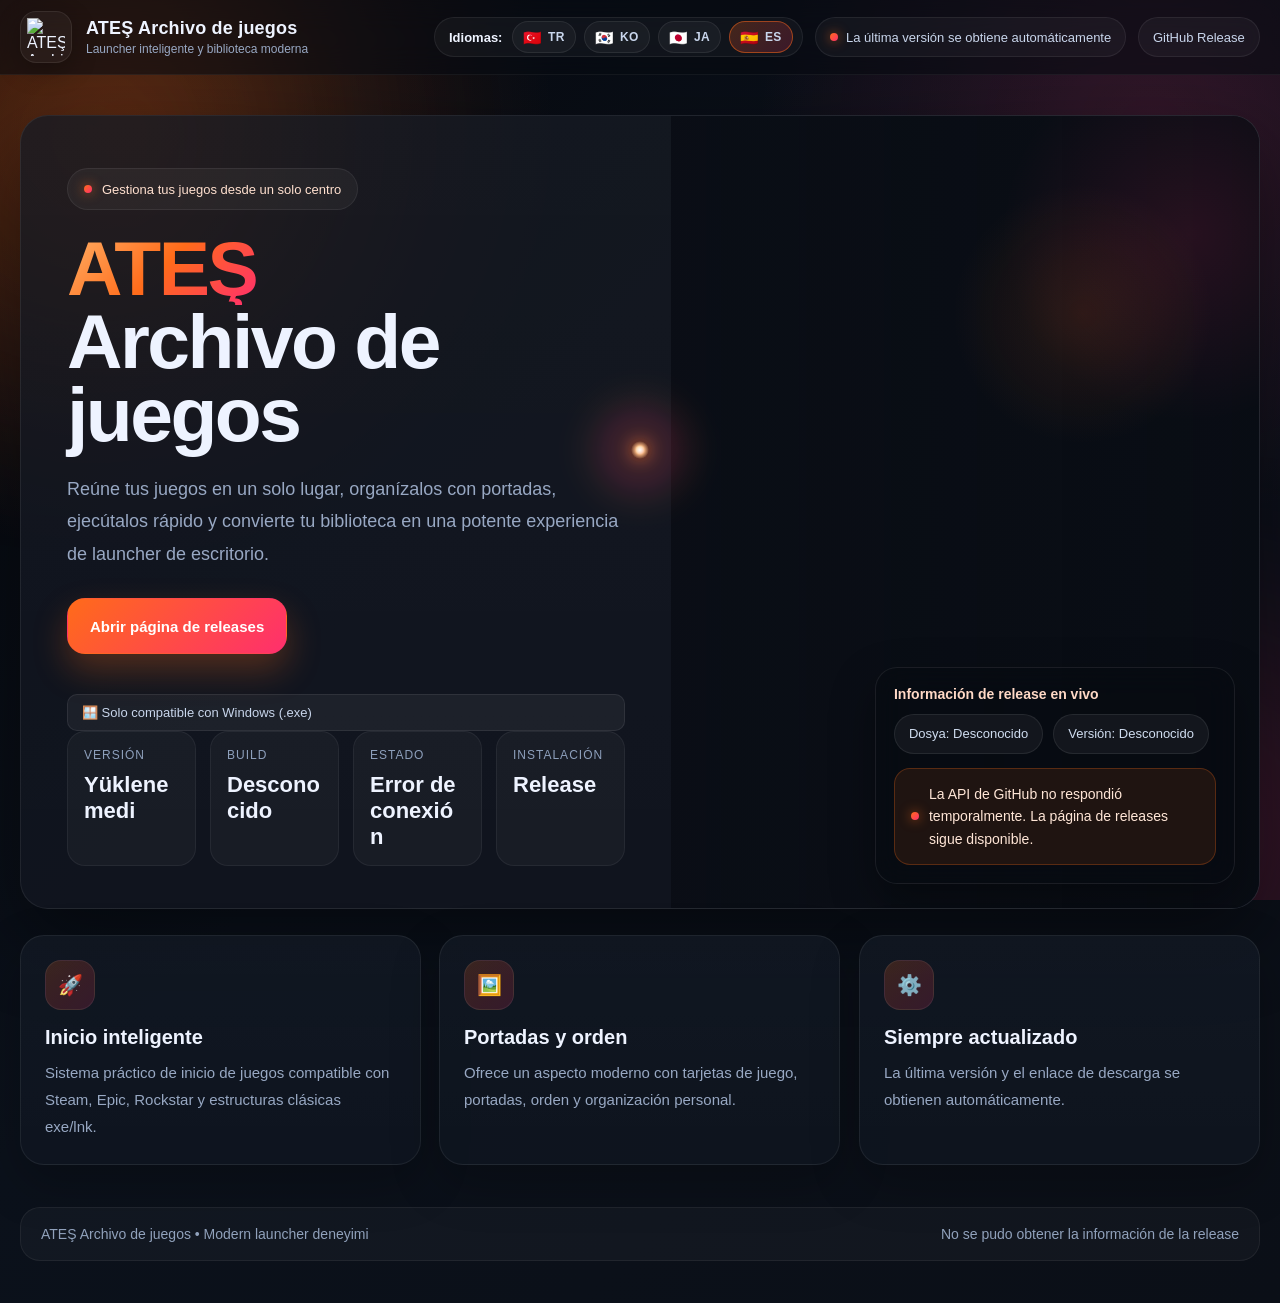
==== commit 4cc80ab0: "Update index.html" ====
--- a/es/index.html
+++ b/es/index.html
@@ -436,6 +436,10 @@
       position: absolute;
       right: 24px;
       bottom: 24px;
+      top: auto;
+      left: auto;
+      transform: none !important;
+      z-index: 2;
       width: min(360px, calc(100% - 48px));
       padding: 18px;
       border-radius: 22px;
@@ -657,9 +661,110 @@
         width: calc(100% - 28px);
       }
     }
+  
+    .cursor-glow,
+    .cursor-core {
+      position: fixed;
+      left: 0;
+      top: 0;
+      pointer-events: none;
+      z-index: 9999;
+      opacity: 0;
+      transform: translate(-50%, -50%);
+      transition: opacity .25s ease;
+      mix-blend-mode: screen;
+    }
+
+    .cursor-glow {
+      width: 140px;
+      height: 140px;
+      border-radius: 50%;
+      background:
+        radial-gradient(circle, rgba(255,107,26,0.22) 0%, rgba(255,47,109,0.14) 35%, rgba(255,107,26,0.06) 52%, rgba(255,107,26,0) 72%);
+      filter: blur(10px);
+    }
+
+    .cursor-core {
+      width: 18px;
+      height: 18px;
+      border-radius: 50%;
+      background: radial-gradient(circle, rgba(255,255,255,0.95) 0%, rgba(255,182,120,0.9) 34%, rgba(255,107,26,0.18) 70%, rgba(255,107,26,0) 100%);
+      box-shadow:
+        0 0 16px rgba(255,107,26,0.55),
+        0 0 34px rgba(255,47,109,0.25);
+    }
+
+    .cursor-trail {
+      position: fixed;
+      left: 0;
+      top: 0;
+      width: 9px;
+      height: 9px;
+      border-radius: 50%;
+      pointer-events: none;
+      z-index: 9998;
+      opacity: 0;
+      transform: translate(-50%, -50%) scale(0.6);
+      background: linear-gradient(135deg, rgba(255,190,120,0.95), rgba(255,47,109,0.65));
+      box-shadow: 0 0 12px rgba(255,107,26,0.35);
+      will-change: transform, opacity;
+    }
+
+    .cursor-active .cursor-glow,
+    .cursor-active .cursor-core,
+    .cursor-active .cursor-trail {
+      opacity: 1;
+    }
+
+    .interactive-hover {
+      position: relative;
+      overflow: hidden;
+    }
+
+    .interactive-hover::after {
+      content: "";
+      position: absolute;
+      inset: -1px;
+      border-radius: inherit;
+      background:
+        radial-gradient(circle at var(--mx, 50%) var(--my, 50%), rgba(255,255,255,0.16), rgba(255,255,255,0) 32%);
+      opacity: 0;
+      transition: opacity .25s ease;
+      pointer-events: none;
+    }
+
+    .interactive-hover:hover::after {
+      opacity: 1;
+    }
+
+    .interactive-hover.lift {
+      transition: transform .18s ease, box-shadow .18s ease, border-color .18s ease;
+      will-change: transform;
+    }
+
+    .interactive-hover.lift:hover {
+      box-shadow: 0 22px 50px rgba(0,0,0,0.28);
+    }
+
+    @media (pointer: coarse), (prefers-reduced-motion: reduce) {
+      .cursor-glow,
+      .cursor-core,
+      .cursor-trail {
+        display: none !important;
+      }
+      .interactive-hover,
+      .interactive-hover.lift {
+        transform: none !important;
+      }
+    }
+
   </style>
 </head>
 <body>
+
+  <div class="cursor-glow" id="cursorGlow" aria-hidden="true"></div>
+  <div class="cursor-core" id="cursorCore" aria-hidden="true"></div>
+
 
   <div style="position:absolute; left:-9999px;">
   <h1>ATEŞ Archivo de juegos – Launcher de juegos gratis</h1>
@@ -889,6 +994,118 @@
       }
     }
 
+
+    function setupImmersiveCursor() {
+      if (window.matchMedia("(pointer: coarse)").matches || window.matchMedia("(prefers-reduced-motion: reduce)").matches) {
+        return;
+      }
+
+      const glow = byId("cursorGlow");
+      const core = byId("cursorCore");
+      if (!glow || !core) return;
+
+      const trailCount = 10;
+      const trails = [];
+      const pointer = {
+        x: window.innerWidth / 2,
+        y: window.innerHeight / 2,
+        tx: window.innerWidth / 2,
+        ty: window.innerHeight / 2
+      };
+
+      document.body.classList.add("cursor-active");
+
+      for (let i = 0; i < trailCount; i++) {
+        const dot = document.createElement("div");
+        dot.className = "cursor-trail";
+        dot.style.opacity = String(Math.max(0.08, 0.34 - i * 0.028));
+        document.body.appendChild(dot);
+        trails.push({
+          el: dot,
+          x: pointer.x,
+          y: pointer.y
+        });
+      }
+
+      function setInteractiveTargets() {
+        document.querySelectorAll(".btn, .feature-card, .stat, .mini-badge, .lang-item").forEach((el) => {
+          el.classList.add("interactive-hover", "lift");
+          el.addEventListener("mousemove", (event) => {
+            const rect = el.getBoundingClientRect();
+            const px = ((event.clientX - rect.left) / rect.width) * 100;
+            const py = ((event.clientY - rect.top) / rect.height) * 100;
+            el.style.setProperty("--mx", px.toFixed(2) + "%");
+            el.style.setProperty("--my", py.toFixed(2) + "%");
+          });
+
+          el.addEventListener("mouseenter", () => {
+            core.style.transform = "translate(-50%, -50%) scale(1.25)";
+            glow.style.transform = "translate(-50%, -50%) scale(1.08)";
+          });
+
+          el.addEventListener("mouseleave", () => {
+            core.style.transform = "translate(-50%, -50%) scale(1)";
+            glow.style.transform = "translate(-50%, -50%) scale(1)";
+            el.style.transform = "";
+          });
+
+          el.addEventListener("mousemove", (event) => {
+            const rect = el.getBoundingClientRect();
+            const offsetX = (event.clientX - rect.left) / rect.width - 0.5;
+            const offsetY = (event.clientY - rect.top) / rect.height - 0.5;
+            const moveX = offsetX * 8;
+            const moveY = offsetY * 8;
+            el.style.transform = "translate(" + moveX.toFixed(2) + "px, " + moveY.toFixed(2) + "px)";
+          });
+        });
+      }
+
+      setInteractiveTargets();
+
+      window.addEventListener("mousemove", (event) => {
+        pointer.tx = event.clientX;
+        pointer.ty = event.clientY;
+      }, { passive: true });
+
+      window.addEventListener("mouseout", (event) => {
+        if (!event.relatedTarget) {
+          document.body.classList.remove("cursor-active");
+        }
+      });
+
+      window.addEventListener("mouseover", () => {
+        document.body.classList.add("cursor-active");
+      });
+
+      function animate() {
+        pointer.x += (pointer.tx - pointer.x) * 0.18;
+        pointer.y += (pointer.ty - pointer.y) * 0.18;
+
+        glow.style.left = pointer.x + "px";
+        glow.style.top = pointer.y + "px";
+        core.style.left = pointer.x + "px";
+        core.style.top = pointer.y + "px";
+
+        let prevX = pointer.x;
+        let prevY = pointer.y;
+
+        trails.forEach((trail, index) => {
+          trail.x += (prevX - trail.x) * (0.22 - index * 0.012);
+          trail.y += (prevY - trail.y) * (0.22 - index * 0.012);
+          trail.el.style.left = trail.x + "px";
+          trail.el.style.top = trail.y + "px";
+          trail.el.style.transform = "translate(-50%, -50%) scale(" + (1 - index * 0.055).toFixed(2) + ")";
+          prevX = trail.x;
+          prevY = trail.y;
+        });
+
+        requestAnimationFrame(animate);
+      }
+
+      animate();
+    }
+
+
     async function loadLatestRelease() {
       try {
         setStatus("Obteniendo la información de la última release desde GitHub...", "warn", true);
@@ -955,6 +1172,7 @@
     window.addEventListener("load", function () {
       createParticles();
       loadLatestRelease();
+      setupImmersiveCursor();
     });
   </script>
 </body>
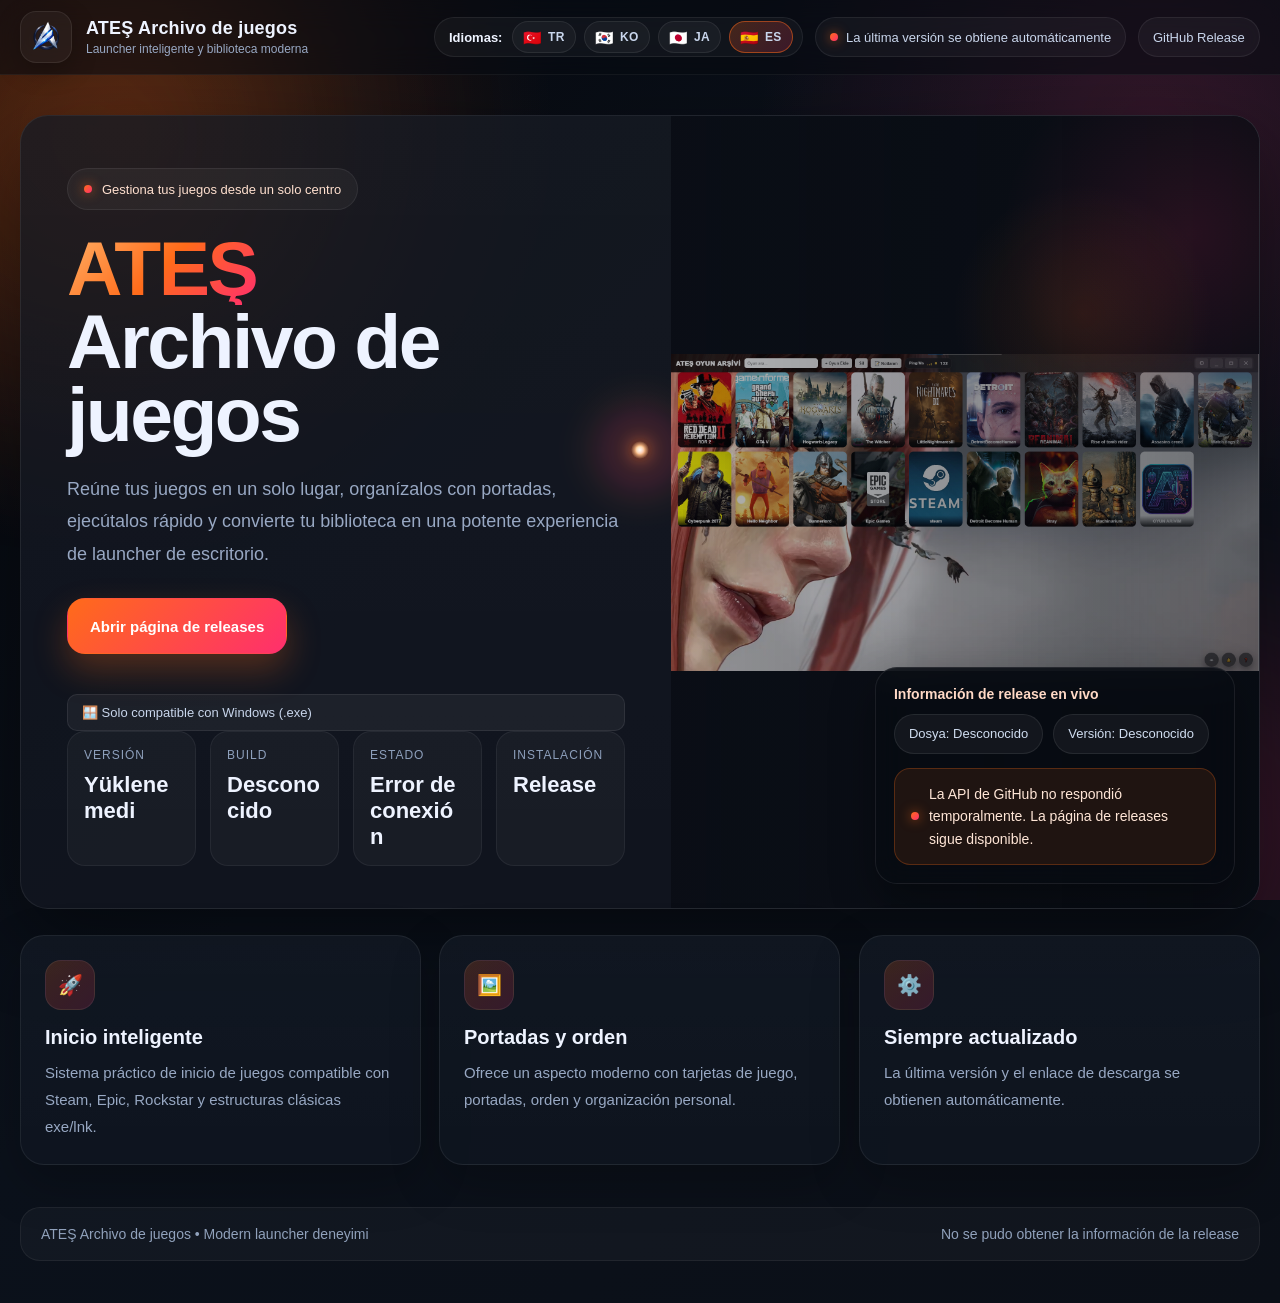
==== commit 52ecddc5: "Update index.html" ====
--- a/es/index.html
+++ b/es/index.html
@@ -69,7 +69,7 @@
 }
 </script>
 
-<link rel="stylesheet" href="style.css" />
+<link rel="stylesheet" href="../style.css" />
 
   <style>
     * { box-sizing: border-box; }
@@ -411,7 +411,7 @@
   min-height: 650px;
   background:
     linear-gradient(90deg, rgba(7,11,18,0.3), rgba(7,11,18,0.6)),
-    url("launcher.jpg?v=3") center center no-repeat;
+    url("../launcher.jpg?v=3") center center no-repeat;
   background-size: contain;
   background-color: #0b0f17;
 }
@@ -779,7 +779,7 @@
       <div class="container topbar-inner">
         <div class="brand">
   <div class="brand-logo">
-    <img src="logo.png?v=4" alt="ATEŞ Archivo de juegos logo" />
+    <img src="../logo.png?v=4" alt="ATEŞ Archivo de juegos logo" />
   </div>
           <div>
             <div class="brand-title">ATEŞ Archivo de juegos</div>
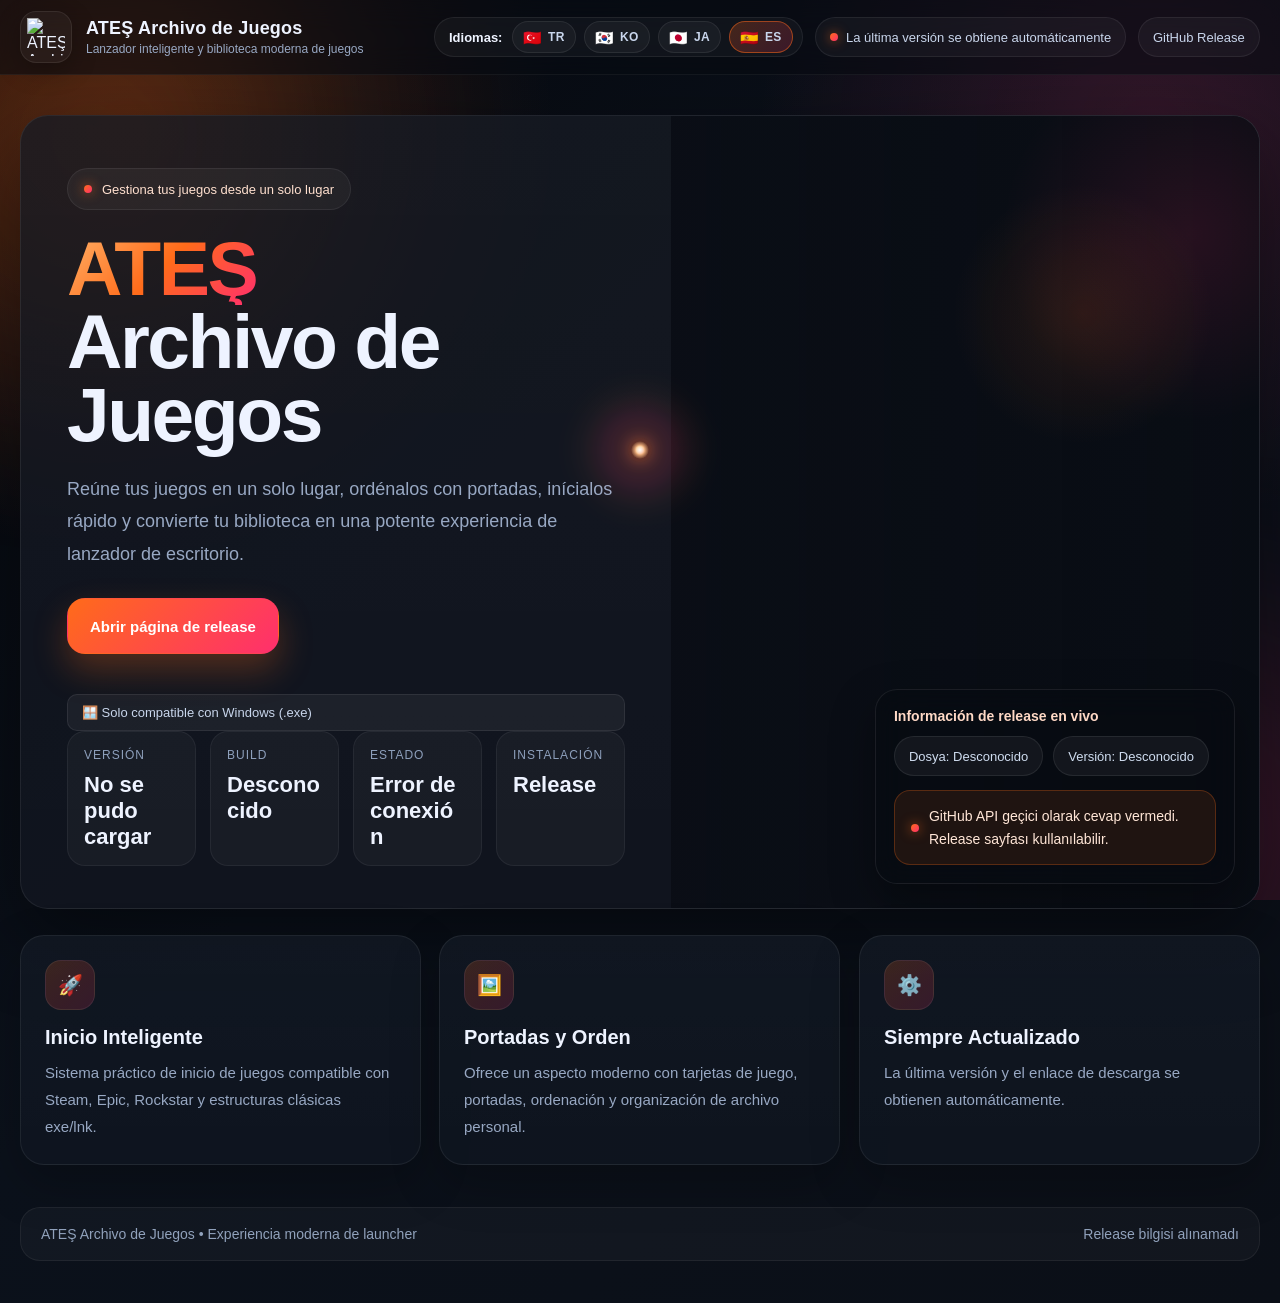
==== commit 25c24a09: "Update index.html" ====
--- a/es/index.html
+++ b/es/index.html
@@ -5,14 +5,14 @@
 <meta name="viewport" content="width=device-width, initial-scale=1.0" />
 <meta name="theme-color" content="#ff6b1a">
 
-<title>Descargar launcher de juegos gratis – ATEŞ Archivo de juegos | Steam, Epic y Rockstar en un solo lugar</title>
-
-<meta name="description" content="Reúne tus juegos de Steam, Epic y Rockstar en un solo lugar con ATEŞ Archivo de juegos. Descarga gratis el launcher y ejecútalos rápido.">
-<meta name="keywords" content="ATEŞ Archivo de juegos, game launcher, free game launcher, Steam, Epic, Rockstar">
-<meta name="author" content="ATEŞ Archivo de juegos">
+<title>Oyun Launcher İndir (Ücretsiz) – ATEŞ Archivo de Juegos | Steam, Epic, Rockstar Tek Program</title>
+
+<meta name="description" content="ATEŞ Archivo de Juegos ile Steam, Epic ve tüm oyunlarını tek yerde topla. Ücretsiz oyun launcher indir, hızlı başlat ve modern arşiv deneyimi yaşa.">
+<meta name="keywords" content="ATEŞ Archivo de Juegos, game launcher, free game launcher, Steam, Epic, Rockstar">
+<meta name="author" content="ATEŞ Archivo de Juegos">
 <meta name="robots" content="index, follow, max-image-preview:large">
 
-<link rel="canonical" href="https://dates1905.github.io/atesoyunarsivi/es/">
+<link rel="canonical" href="https://dates1905.github.io/atesoyunarsivi/">
 <link rel="alternate" hreflang="tr" href="https://dates1905.github.io/atesoyunarsivi/">
 <link rel="alternate" hreflang="ko" href="https://dates1905.github.io/atesoyunarsivi/ko/">
 <link rel="alternate" hreflang="ja" href="https://dates1905.github.io/atesoyunarsivi/ja/">
@@ -27,9 +27,9 @@
 <!-- Open Graph -->
 <meta property="og:locale" content="es_ES">
 <meta property="og:type" content="website">
-<meta property="og:site_name" content="ATEŞ Archivo de juegos">
-<meta property="og:title" content="ATEŞ Archivo de juegos – Launcher de juegos gratis">
-<meta property="og:description" content="Reúne tus juegos de Steam, Epic y Rockstar en un solo lugar. Launcher rápido, moderno y gratuito.">
+<meta property="og:site_name" content="ATEŞ Archivo de Juegos">
+<meta property="og:title" content="ATEŞ Archivo de Juegos – Ücretsiz Oyun Launcher">
+<meta property="og:description" content="Steam, Epic, Rockstar ve diğer oyunlarını tek yerde topla. Hızlı, modern ve ücretsiz oyun launcher.">
 <meta property="og:url" content="https://dates1905.github.io/atesoyunarsivi/">
 <meta property="og:image" content="https://dates1905.github.io/atesoyunarsivi/logo.png">
 <meta property="og:image:width" content="512">
@@ -37,8 +37,8 @@
 
 <!-- Twitter -->
 <meta name="twitter:card" content="summary_large_image">
-<meta name="twitter:title" content="ATEŞ Archivo de juegos – Launcher de juegos gratis">
-<meta name="twitter:description" content="Reúne tus juegos de Steam, Epic y Rockstar en un solo lugar. Launcher rápido, moderno y gratuito.">
+<meta name="twitter:title" content="ATEŞ Archivo de Juegos – Ücretsiz Oyun Launcher">
+<meta name="twitter:description" content="Steam, Epic, Rockstar ve diğer oyunlarını tek yerde topla. Hızlı, modern ve ücretsiz oyun launcher.">
 <meta name="twitter:image" content="https://dates1905.github.io/atesoyunarsivi/logo.png">
 
 <!-- Site name + organization -->
@@ -50,14 +50,14 @@
       "@type": "WebSite",
       "@id": "https://dates1905.github.io/atesoyunarsivi/#website",
       "url": "https://dates1905.github.io/atesoyunarsivi/",
-      "name": "ATEŞ Archivo de juegos",
+      "name": "ATEŞ Archivo de Juegos",
       "alternateName": ["ATES Oyun Arsivi", "ATEŞ Launcher"],
       "inLanguage": "es-ES"
     },
     {
       "@type": "Organization",
       "@id": "https://dates1905.github.io/atesoyunarsivi/#organization",
-      "name": "ATEŞ Archivo de juegos",
+      "name": "ATEŞ Archivo de Juegos",
       "url": "https://dates1905.github.io/atesoyunarsivi/",
       "logo": {
         "@type": "ImageObject",
@@ -69,7 +69,7 @@
 }
 </script>
 
-<link rel="stylesheet" href="../style.css" />
+<link rel="stylesheet" href="style.css" />
 
   <style>
     * { box-sizing: border-box; }
@@ -411,7 +411,7 @@
   min-height: 650px;
   background:
     linear-gradient(90deg, rgba(7,11,18,0.3), rgba(7,11,18,0.6)),
-    url("../launcher.jpg?v=3") center center no-repeat;
+    url("launcher.jpg?v=3") center center no-repeat;
   background-size: contain;
   background-color: #0b0f17;
 }
@@ -767,8 +767,8 @@
 
 
   <div style="position:absolute; left:-9999px;">
-  <h1>ATEŞ Archivo de juegos – Launcher de juegos gratis</h1>
-  <h2>Inicia Steam, Epic y todos tus juegos desde un solo lugar</h2>
+  <h1>ATEŞ Archivo de Juegos – Ücretsiz Oyun Launcher</h1>
+  <h2>Steam, Epic ve tüm oyunlarını tek yerden başlat</h2>
 </div>
 
   <div class="bg-blur"></div>
@@ -779,11 +779,11 @@
       <div class="container topbar-inner">
         <div class="brand">
   <div class="brand-logo">
-    <img src="../logo.png?v=4" alt="ATEŞ Archivo de juegos logo" />
+    <img src="logo.png?v=4" alt="ATEŞ Archivo de Juegos logo" />
   </div>
           <div>
-            <div class="brand-title">ATEŞ Archivo de juegos</div>
-            <div class="brand-sub">Launcher inteligente y biblioteca moderna</div>
+            <div class="brand-title">ATEŞ Archivo de Juegos</div>
+            <div class="brand-sub">Lanzador inteligente y biblioteca moderna de juegos</div>
           </div>
         </div>
 
@@ -824,16 +824,16 @@
               <div class="hero-left">
                 <div class="eyebrow">
                   <span class="dot"></span>
-                  Gestiona tus juegos desde un solo centro
+                  Gestiona tus juegos desde un solo lugar
                 </div>
 
 <div class="hero-title">
   <span class="accent">ATEŞ</span><br />
-  Archivo de juegos
+  Archivo de Juegos
 </div>
                 
                 <p class="hero-desc">
-                  Reúne tus juegos en un solo lugar, organízalos con portadas, ejecútalos rápido y convierte tu biblioteca en una potente experiencia de launcher de escritorio.
+                  Reúne tus juegos en un solo lugar, ordénalos con portadas, inícialos rápido y convierte tu biblioteca en una potente experiencia de lanzador de escritorio.
                 </p>
 
                 <div class="hero-actions">
@@ -893,7 +893,7 @@
                   </div>
                   <div class="status-box warn" id="statusBox">
                     <div class="spinner"></div>
-                    <span>Obteniendo la información de la última release desde GitHub...</span>
+                    <span>Obteniendo la última versión desde GitHub...</span>
                   </div>
                 </div>
               </div>
@@ -907,19 +907,19 @@
           <div class="section-grid">
             <div class="feature-card">
               <div class="feature-icon">🚀</div>
-              <h3 class="feature-title">Inicio inteligente</h3>
+              <h3 class="feature-title">Inicio Inteligente</h3>
               <p class="feature-desc">Sistema práctico de inicio de juegos compatible con Steam, Epic, Rockstar y estructuras clásicas exe/lnk.</p>
             </div>
 
             <div class="feature-card">
               <div class="feature-icon">🖼️</div>
-              <h3 class="feature-title">Portadas y orden</h3>
-              <p class="feature-desc">Ofrece un aspecto moderno con tarjetas de juego, portadas, orden y organización personal.</p>
+              <h3 class="feature-title">Portadas y Orden</h3>
+              <p class="feature-desc">Ofrece un aspecto moderno con tarjetas de juego, portadas, ordenación y organización de archivo personal.</p>
             </div>
 
             <div class="feature-card">
               <div class="feature-icon">⚙️</div>
-              <h3 class="feature-title">Siempre actualizado</h3>
+              <h3 class="feature-title">Siempre Actualizado</h3>
               <p class="feature-desc">La última versión y el enlace de descarga se obtienen automáticamente.</p>
             </div>
           </div>
@@ -930,7 +930,7 @@
     <footer class="footer">
       <div class="container">
         <div class="footer-box">
-          <div>ATEŞ Archivo de juegos • Modern launcher deneyimi</div>
+          <div>ATEŞ Archivo de Juegos • Experiencia moderna de launcher</div>
           <div id="footerVersion">Versión bilgisi yükleniyor...</div>
         </div>
       </div>
@@ -1108,7 +1108,7 @@
 
     async function loadLatestRelease() {
       try {
-        setStatus("Obteniendo la información de la última release desde GitHub...", "warn", true);
+        setStatus("Obteniendo la última versión desde GitHub...", "warn", true);
 
         const response = await fetch(RELEASE_API_URL, {
           method: "GET",
@@ -1125,7 +1125,7 @@
         const buildDate = formatDate(release.published_at);
         const exeAsset = pickExeAsset(release.assets || []);
         const downloadUrl = exeAsset ? exeAsset.browser_download_url : (release.html_url || RELEASES_PAGE_URL);
-        const fileName = exeAsset ? exeAsset.name : "No se encontró un .exe descargable";
+        const fileName = exeAsset ? exeAsset.name : "İndirilebilir .exe bulunamadı";
 
         if (byId("versionText")) byId("versionText").textContent = version;
         if (byId("buildDate")) byId("buildDate").textContent = buildDate;
@@ -1133,39 +1133,39 @@
         if (byId("fileType")) byId("fileType").textContent = exeAsset ? ".exe" : "Release";
         if (byId("fileName")) byId("fileName").textContent = "Dosya: " + fileName;
         if (byId("versionBadge")) byId("versionBadge").textContent = "Versión: " + version;
-        if (byId("footerVersion")) byId("footerVersion").textContent = "Versión actual: " + version;
+        if (byId("footerVersion")) byId("footerVersion").textContent = "Canlı sürüm: " + version;
 
         const downloadBtn = byId("downloadBtn");
         if (downloadBtn) {
           downloadBtn.href = downloadUrl;
-          downloadBtn.textContent = exeAsset ? "Descargar instalador" : "Abrir página de releases";
+          downloadBtn.textContent = exeAsset ? "Descargar instalador" : "Abrir página de release";
         }
 
         setStatus(
           exeAsset
-            ? "La última versión se cargó correctamente: " + version
-            : "Se encontró la release, pero no se pudo seleccionar el archivo .exe.",
+            ? "En güncel sürüm başarıyla yüklendi: " + version
+            : "Release bulundu ama .exe dosyası seçilemedi.",
           exeAsset ? "ok" : "warn",
           false
         );
       } catch (error) {
-        console.error("No se pudo cargar la release:", error);
-
-        if (byId("versionText")) byId("versionText").textContent = "Yüklenemedi";
+        console.error("Release yüklenemedi:", error);
+
+        if (byId("versionText")) byId("versionText").textContent = "No se pudo cargar";
         if (byId("buildDate")) byId("buildDate").textContent = "Desconocido";
         if (byId("releaseStatus")) byId("releaseStatus").textContent = "Error de conexión";
         if (byId("fileType")) byId("fileType").textContent = "Release";
         if (byId("fileName")) byId("fileName").textContent = "Dosya: Desconocido";
         if (byId("versionBadge")) byId("versionBadge").textContent = "Versión: Desconocido";
-        if (byId("footerVersion")) byId("footerVersion").textContent = "No se pudo obtener la información de la release";
+        if (byId("footerVersion")) byId("footerVersion").textContent = "Release bilgisi alınamadı";
 
         const downloadBtn = byId("downloadBtn");
         if (downloadBtn) {
           downloadBtn.href = RELEASES_PAGE_URL;
-          downloadBtn.textContent = "Abrir página de releases";
+          downloadBtn.textContent = "Abrir página de release";
         }
 
-        setStatus("La API de GitHub no respondió temporalmente. La página de releases sigue disponible.", "warn", false);
+        setStatus("GitHub API geçici olarak cevap vermedi. Release sayfası kullanılabilir.", "warn", false);
       }
     }
 
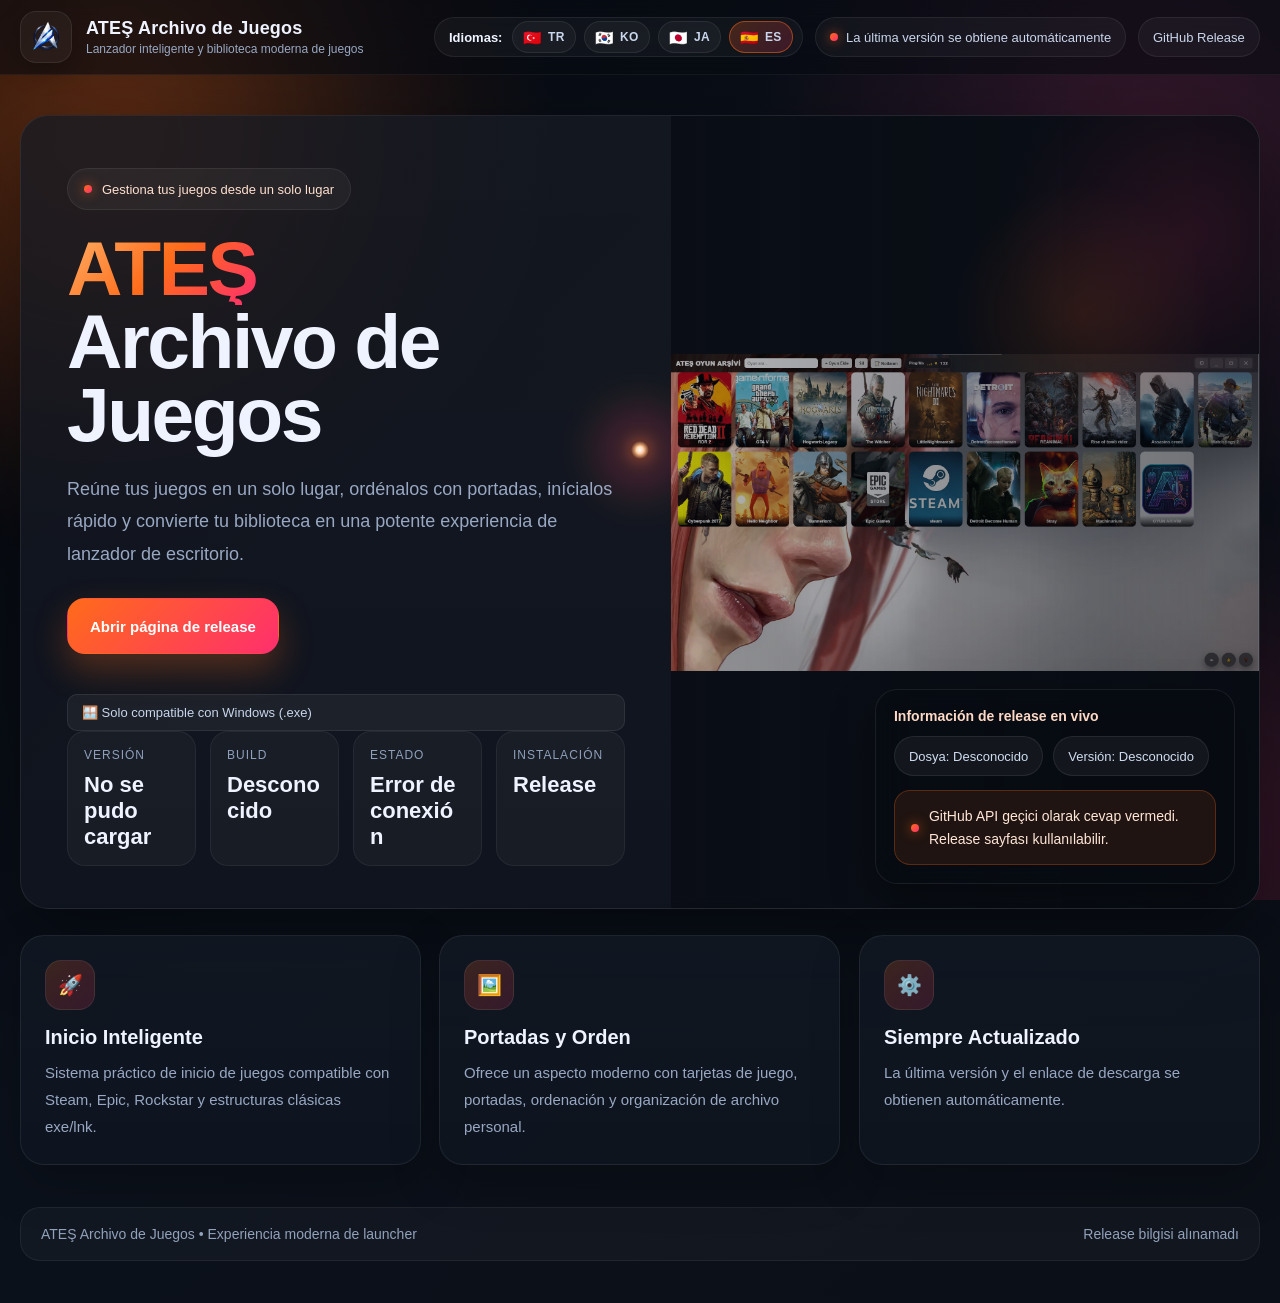
==== commit ddfea943: "Update index.html" ====
--- a/es/index.html
+++ b/es/index.html
@@ -69,7 +69,6 @@
 }
 </script>
 
-<link rel="stylesheet" href="style.css" />
 
   <style>
     * { box-sizing: border-box; }
@@ -411,7 +410,7 @@
   min-height: 650px;
   background:
     linear-gradient(90deg, rgba(7,11,18,0.3), rgba(7,11,18,0.6)),
-    url("launcher.jpg?v=3") center center no-repeat;
+    url("../launcher.jpg?v=3") center center no-repeat;
   background-size: contain;
   background-color: #0b0f17;
 }
@@ -779,7 +778,7 @@
       <div class="container topbar-inner">
         <div class="brand">
   <div class="brand-logo">
-    <img src="logo.png?v=4" alt="ATEŞ Archivo de Juegos logo" />
+    <img src="../logo.png?v=4" alt="ATEŞ Archivo de Juegos logo" />
   </div>
           <div>
             <div class="brand-title">ATEŞ Archivo de Juegos</div>
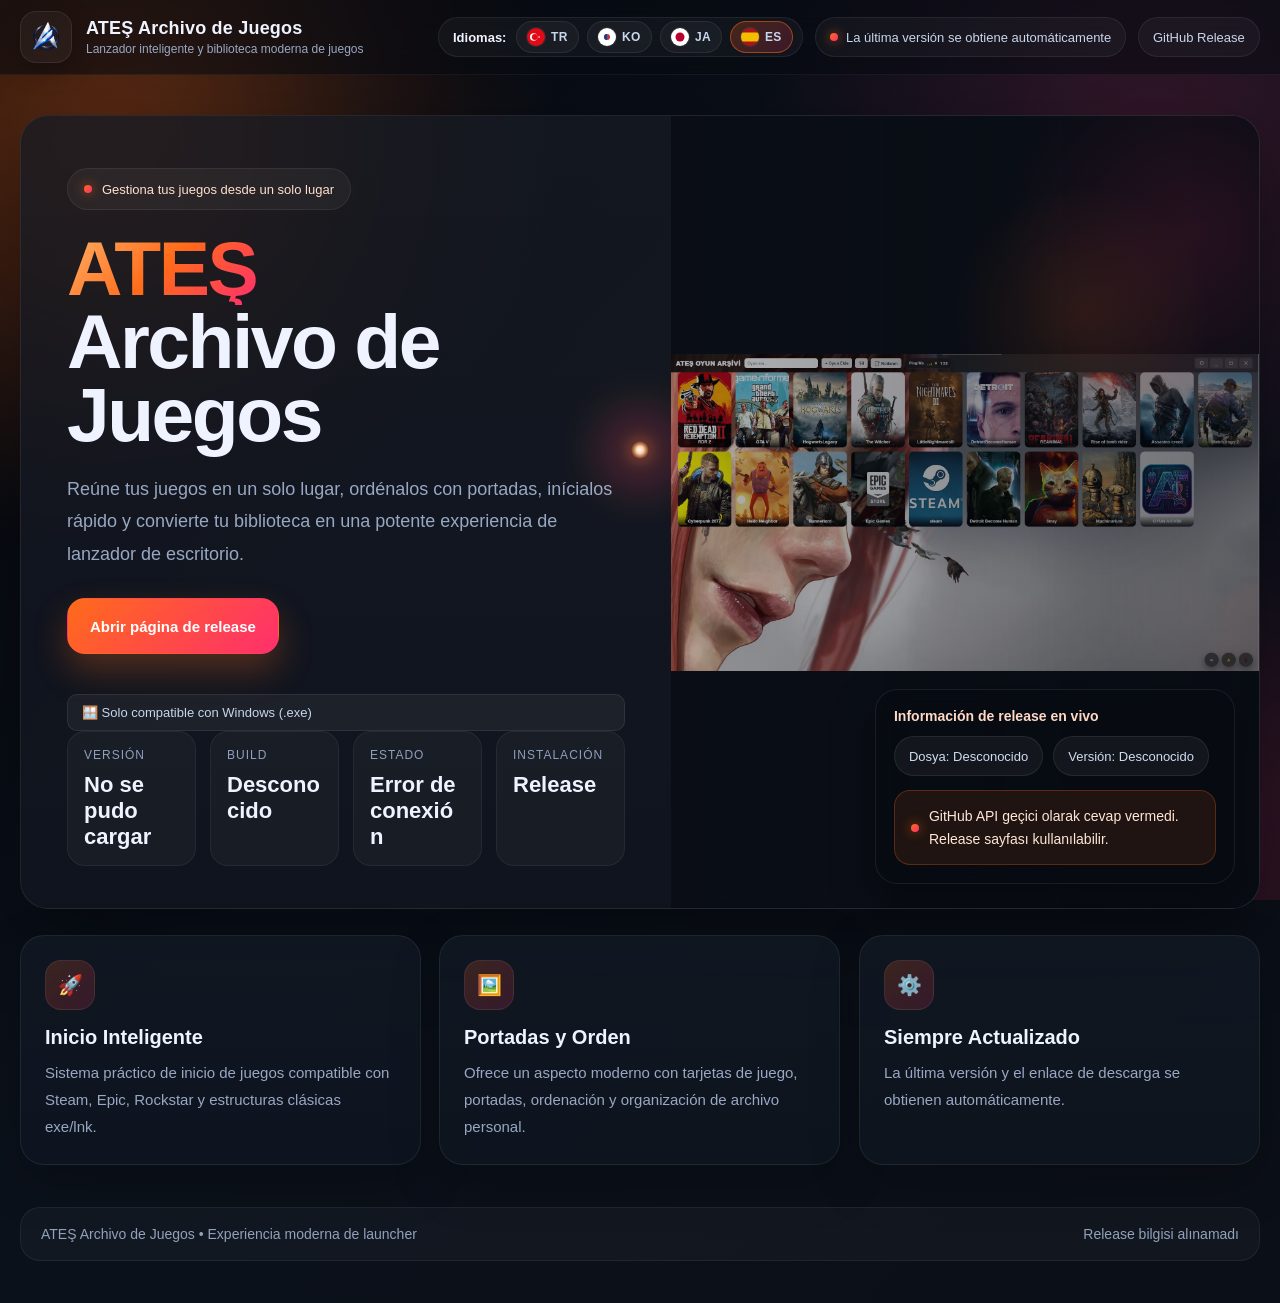
==== commit 46c84ddd: "Update index.html" ====
--- a/es/index.html
+++ b/es/index.html
@@ -68,9 +68,7 @@
   ]
 }
 </script>
-
-
-  <style>
+<style>
     * { box-sizing: border-box; }
 
     :root {
@@ -629,9 +627,15 @@
       border-color: rgba(255,107,26,0.5);
     }
 
-    .flag {
-      font-size: 15px;
-      line-height: 1;
+    
+    .flag-icon {
+      width: 18px;
+      height: 18px;
+      border-radius: 50%;
+      object-fit: cover;
+      display: block;
+      flex: 0 0 auto;
+      box-shadow: 0 0 0 1px rgba(255,255,255,0.08);
     }
 
     .lang-text {
@@ -789,18 +793,22 @@
         <div class="nav-actions">
         <div class="mini-badge language-badge">
           <span class="lang-label">Idiomas:</span>
-          <div class="lang-links">
+                    <div class="lang-links">
             <a class="lang-item" href="https://dates1905.github.io/atesoyunarsivi/" aria-label="Türkçe">
-              <span class="flag">🇹🇷</span><span class="lang-text">TR</span>
+              <img class="flag-icon" src="../assets/flags/tr.svg" alt="Türkiye bayrağı" />
+              <span class="lang-text">TR</span>
             </a>
             <a class="lang-item" href="https://dates1905.github.io/atesoyunarsivi/ko/" aria-label="한국어">
-              <span class="flag">🇰🇷</span><span class="lang-text">KO</span>
+              <img class="flag-icon" src="../assets/flags/kr.svg" alt="Güney Kore bayrağı" />
+              <span class="lang-text">KO</span>
             </a>
             <a class="lang-item" href="https://dates1905.github.io/atesoyunarsivi/ja/" aria-label="日本語">
-              <span class="flag">🇯🇵</span><span class="lang-text">JA</span>
+              <img class="flag-icon" src="../assets/flags/jp.svg" alt="Japonya bayrağı" />
+              <span class="lang-text">JA</span>
             </a>
             <a class="lang-item active" href="https://dates1905.github.io/atesoyunarsivi/es/" aria-label="Español">
-              <span class="flag">🇪🇸</span><span class="lang-text">ES</span>
+              <img class="flag-icon" src="../assets/flags/es.svg" alt="İspanya bayrağı" />
+              <span class="lang-text">ES</span>
             </a>
           </div>
         </div>
